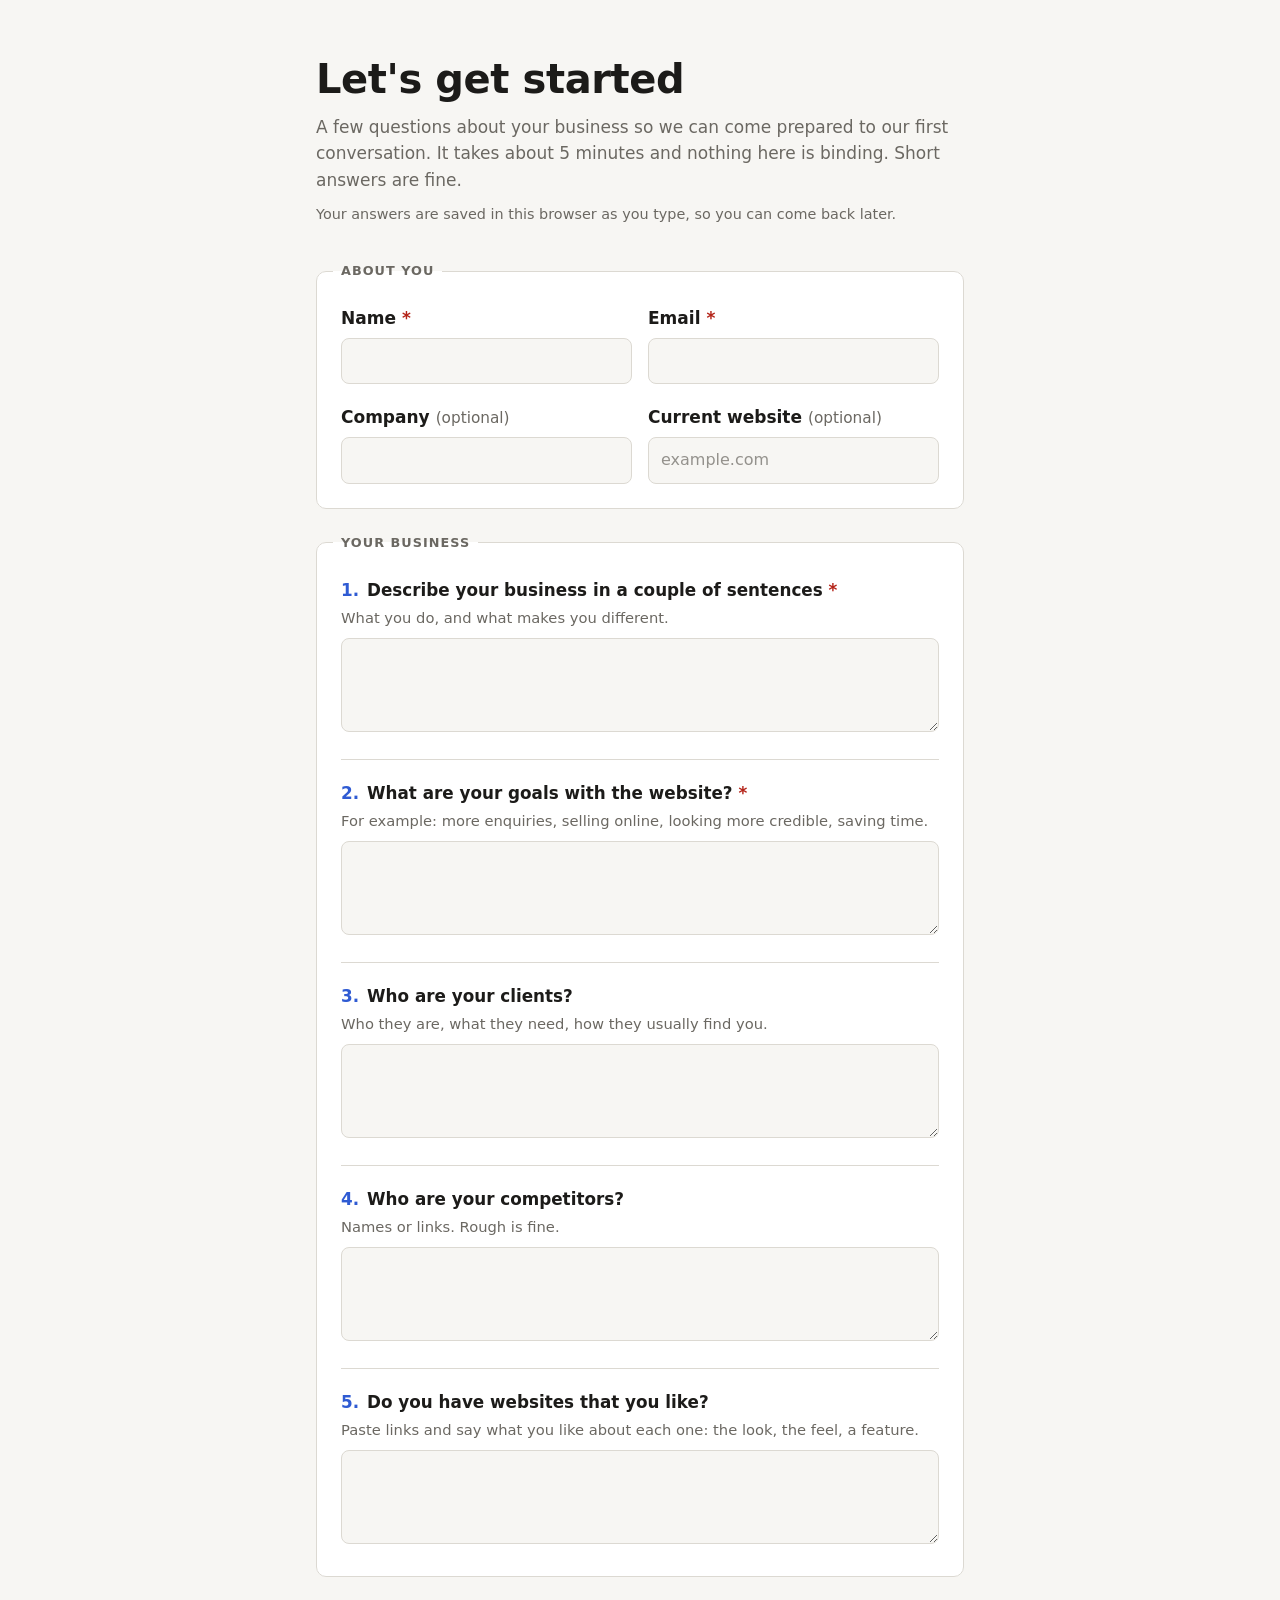
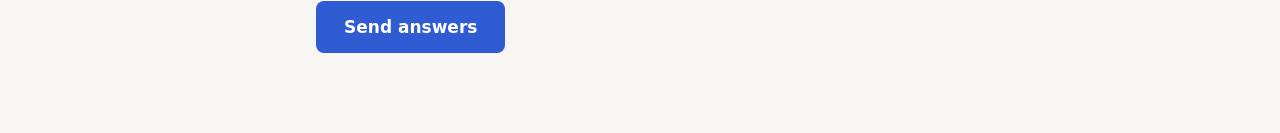
==== index.html @ 5a87388c "Initial first-contact questionnaire Co-Authored-By: Claude Opus 5.5 <noreply@anthropic.com>" ====
<!doctype html>
<html lang="en">
<head>
  <meta charset="utf-8">
  <meta name="viewport" content="width=device-width, initial-scale=1">
  <title>Let's Get Started</title>
  <meta name="description" content="A few questions about your business so we can start the conversation.">
  <link rel="stylesheet" href="styles.css">
</head>
<body>
  <main class="page">
    <header class="intro">
      <h1>Let's get started</h1>
      <p>A few questions about your business so we can come prepared to our first conversation.
        It takes about 5 minutes and nothing here is binding. Short answers are fine.</p>
      <p class="note">Your answers are saved in this browser as you type, so you can come back later.</p>
    </header>

    <form id="contact-form" class="form" name="first-contact" method="POST" action="/thanks.html"
          data-netlify="true" netlify-honeypot="bot-field" novalidate>
      <input type="hidden" name="form-name" value="first-contact">
      <p class="hp" aria-hidden="true">
        <label>Don't fill this out: <input name="bot-field" tabindex="-1" autocomplete="off"></label>
      </p>

      <!-- ===== Contact details ===== -->
      <fieldset class="section">
        <legend>About you</legend>

        <div class="grid">
          <div class="field">
            <label for="name">Name <span class="req" aria-hidden="true">*</span></label>
            <input id="name" name="name" type="text" autocomplete="name" required>
            <p class="error" id="name-error" aria-live="polite"></p>
          </div>

          <div class="field">
            <label for="email">Email <span class="req" aria-hidden="true">*</span></label>
            <input id="email" name="email" type="email" autocomplete="email" required>
            <p class="error" id="email-error" aria-live="polite"></p>
          </div>

          <div class="field">
            <label for="company">Company <span class="opt">(optional)</span></label>
            <input id="company" name="company" type="text" autocomplete="organization">
          </div>

          <div class="field">
            <label for="current-website">Current website <span class="opt">(optional)</span></label>
            <input id="current-website" name="current-website" type="text" inputmode="url" placeholder="example.com">
          </div>
        </div>
      </fieldset>

      <!-- ===== Questions =====
           To add a question: copy one <div class="field question"> block,
           give it a unique id / name, and update the label and hint. -->
      <fieldset class="section">
        <legend>Your business</legend>

        <div class="field question">
          <label for="business">Describe your business in a couple of sentences <span class="req" aria-hidden="true">*</span></label>
          <p class="hint" id="business-hint">What you do, and what makes you different.</p>
          <textarea id="business" name="business" rows="3" required aria-describedby="business-hint business-error"></textarea>
          <p class="error" id="business-error" aria-live="polite"></p>
        </div>

        <div class="field question">
          <label for="goals">What are your goals with the website? <span class="req" aria-hidden="true">*</span></label>
          <p class="hint" id="goals-hint">For example: more enquiries, selling online, looking more credible, saving time.</p>
          <textarea id="goals" name="goals" rows="3" required aria-describedby="goals-hint goals-error"></textarea>
          <p class="error" id="goals-error" aria-live="polite"></p>
        </div>

        <div class="field question">
          <label for="clients">Who are your clients?</label>
          <p class="hint" id="clients-hint">Who they are, what they need, how they usually find you.</p>
          <textarea id="clients" name="clients" rows="3" aria-describedby="clients-hint"></textarea>
        </div>

        <div class="field question">
          <label for="competitors">Who are your competitors?</label>
          <p class="hint" id="competitors-hint">Names or links. Rough is fine.</p>
          <textarea id="competitors" name="competitors" rows="3" aria-describedby="competitors-hint"></textarea>
        </div>

        <div class="field question">
          <label for="liked-websites">Do you have websites that you like?</label>
          <p class="hint" id="liked-websites-hint">Paste links and say what you like about each one: the look, the feel, a feature.</p>
          <textarea id="liked-websites" name="liked-websites" rows="3" aria-describedby="liked-websites-hint"></textarea>
        </div>
      </fieldset>

      <div class="actions">
        <button type="submit" class="submit">Send answers</button>
        <p class="form-status" id="form-status" role="status" aria-live="polite"></p>
      </div>
    </form>

    <section id="success" class="success" hidden tabindex="-1">
      <h2>Thank you!</h2>
      <p>Your answers are on their way. I'll read them and get back to you soon.</p>
    </section>
  </main>

  <script src="script.js" defer></script>
</body>
</html>
---- styles.css ----
:root {
  --bg: #f7f6f3;
  --surface: #ffffff;
  --text: #1c1b19;
  --muted: #6b6862;
  --border: #dcd9d2;
  --accent: #2f5bd3;
  --accent-text: #ffffff;
  --error: #b42318;
  --focus: rgba(47, 91, 211, 0.35);
  --radius: 10px;
  color-scheme: light dark;
}

@media (prefers-color-scheme: dark) {
  :root {
    --bg: #161615;
    --surface: #1f1f1d;
    --text: #ecebe8;
    --muted: #a19e97;
    --border: #3a3936;
    --accent: #7c9cff;
    --accent-text: #0f1424;
    --error: #ff8a80;
    --focus: rgba(124, 156, 255, 0.4);
  }
}

*, *::before, *::after { box-sizing: border-box; }

body {
  margin: 0;
  background: var(--bg);
  color: var(--text);
  font: 17px/1.55 system-ui, -apple-system, "Segoe UI", Roboto, sans-serif;
  -webkit-font-smoothing: antialiased;
}

.page {
  max-width: 680px;
  margin: 0 auto;
  padding: 56px 16px 80px;
}

/* ---------- Intro ---------- */
.intro h1 {
  font-size: clamp(1.9rem, 5vw, 2.5rem);
  line-height: 1.15;
  margin: 0 0 12px;
  letter-spacing: -0.01em;
}
.intro p { margin: 0 0 10px; color: var(--muted); }
.intro .note { font-size: 0.9rem; }

/* ---------- Sections ---------- */
.form { margin-top: 36px; }

.section {
  border: 1px solid var(--border);
  background: var(--surface);
  border-radius: var(--radius);
  padding: 24px;
  margin: 0 0 24px;
  min-width: 0;
}
.section legend {
  font-size: 0.8rem;
  font-weight: 600;
  text-transform: uppercase;
  letter-spacing: 0.08em;
  color: var(--muted);
  padding: 0 8px;
  margin-left: -8px;
}

.grid {
  display: grid;
  grid-template-columns: 1fr 1fr;
  gap: 0 16px;
}
@media (max-width: 560px) {
  .grid { grid-template-columns: 1fr; }
  .section { padding: 20px 16px; }
}

/* ---------- Fields ---------- */
.field { margin-bottom: 20px; }
.field:last-child { margin-bottom: 0; }
.grid .field:nth-last-child(-n + 2) { margin-bottom: 0; }
@media (max-width: 560px) {
  .grid .field:nth-last-child(2) { margin-bottom: 20px; }
}

.section { counter-reset: q; }
.question { counter-increment: q; }
.question + .question {
  padding-top: 20px;
  border-top: 1px solid var(--border);
}

label {
  display: block;
  font-weight: 600;
  margin-bottom: 6px;
}
.question > label { font-size: 1.05rem; }
.question > label::before {
  content: counter(q) ".";
  color: var(--accent);
  margin-right: 8px;
}

.req { color: var(--error); }
.opt { font-weight: 400; color: var(--muted); font-size: 0.9em; }

.hint {
  margin: -2px 0 8px;
  color: var(--muted);
  font-size: 0.92rem;
}

input, textarea {
  width: 100%;
  font: inherit;
  font-size: 16px; /* no iOS zoom */
  color: var(--text);
  background: var(--bg);
  border: 1px solid var(--border);
  border-radius: 8px;
  padding: 10px 12px;
  transition: border-color 0.15s, box-shadow 0.15s;
}
textarea {
  resize: vertical;
  min-height: 84px;
  line-height: 1.5;
  overflow: hidden;
}
input::placeholder, textarea::placeholder { color: var(--muted); opacity: 0.7; }

input:focus, textarea:focus {
  outline: none;
  border-color: var(--accent);
  box-shadow: 0 0 0 3px var(--focus);
}

[aria-invalid="true"] { border-color: var(--error); }

.error {
  margin: 6px 0 0;
  color: var(--error);
  font-size: 0.9rem;
  min-height: 0;
}
.error:empty { display: none; }

/* Honeypot: hidden from people, visible to bots */
.hp {
  position: absolute;
  left: -9999px;
  width: 1px;
  height: 1px;
  overflow: hidden;
}

/* ---------- Actions ---------- */
.actions {
  display: flex;
  align-items: center;
  gap: 16px;
  flex-wrap: wrap;
}
.submit {
  font: inherit;
  font-weight: 600;
  background: var(--accent);
  color: var(--accent-text);
  border: 0;
  border-radius: 8px;
  padding: 13px 28px;
  cursor: pointer;
  transition: filter 0.15s, transform 0.05s;
}
.submit:hover { filter: brightness(1.08); }
.submit:active { transform: translateY(1px); }
.submit:focus-visible { outline: none; box-shadow: 0 0 0 3px var(--focus); }
.submit:disabled { opacity: 0.6; cursor: progress; }
@media (max-width: 560px) { .submit { width: 100%; } }

.form-status { margin: 0; color: var(--muted); font-size: 0.95rem; }
.form-status.is-error { color: var(--error); }

/* ---------- Success ---------- */
.success {
  margin-top: 36px;
  background: var(--surface);
  border: 1px solid var(--border);
  border-radius: var(--radius);
  padding: 32px 24px;
  text-align: center;
}
.success:focus { outline: none; }
.success h2 { margin: 0 0 8px; font-size: 1.6rem; }
.success p { margin: 0 0 8px; color: var(--muted); }
.success a { color: var(--accent); }
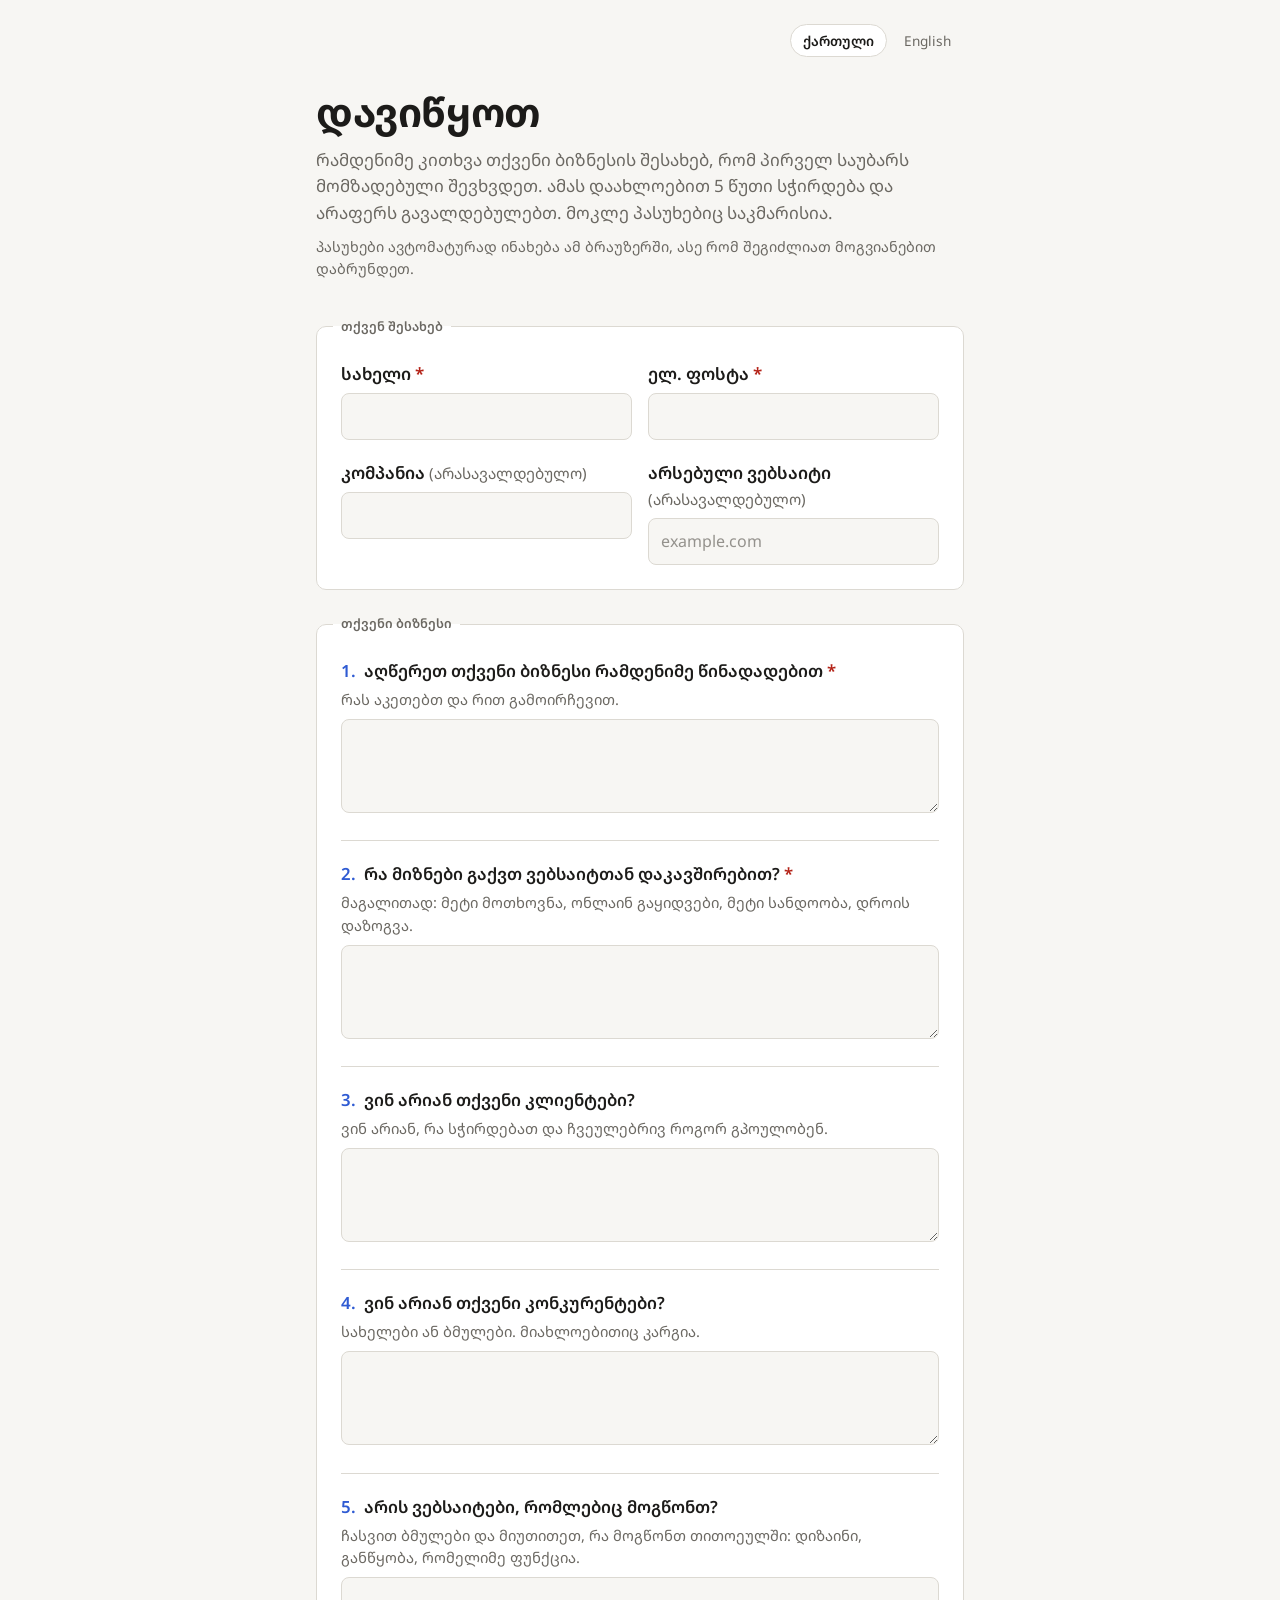
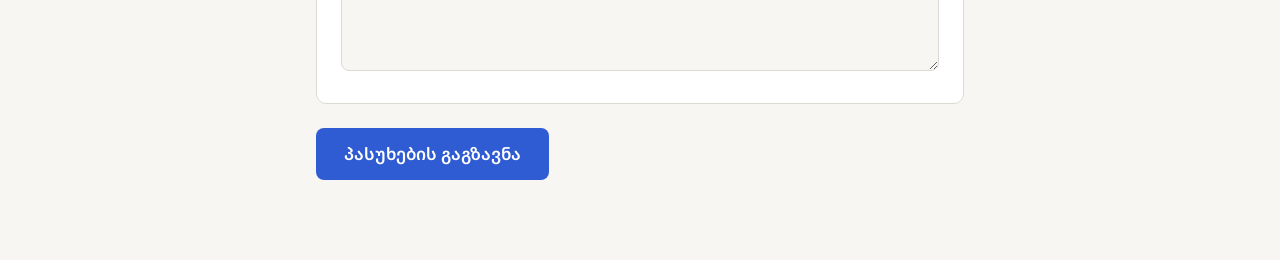
==== commit 9e1a8cb5: "Make questionnaire bilingual: Georgian (default) and English Co-Authored-By: Claude Opus 5.5 <norepl" ====
--- a/index.html
+++ b/index.html
@@ -1,52 +1,76 @@
 <!doctype html>
-<html lang="en">
+<html lang="ka">
 <head>
   <meta charset="utf-8">
   <meta name="viewport" content="width=device-width, initial-scale=1">
-  <title>Let's Get Started</title>
-  <meta name="description" content="A few questions about your business so we can start the conversation.">
+  <title>დავიწყოთ</title>
+  <meta name="description" content="რამდენიმე კითხვა თქვენი ბიზნესის შესახებ / A few questions about your business.">
+  <!-- Pick the language before first paint: ?lang=en in the URL, then the saved choice, else Georgian -->
+  <script>
+    (function () {
+      var lang = new URLSearchParams(location.search).get('lang');
+      if (lang !== 'ka' && lang !== 'en') {
+        try { lang = localStorage.getItem('first-contact-lang'); } catch (e) {}
+      }
+      if (lang === 'en') document.documentElement.lang = 'en';
+    })();
+  </script>
+  <link rel="preconnect" href="https://fonts.googleapis.com">
+  <link rel="preconnect" href="https://fonts.gstatic.com" crossorigin>
+  <link rel="stylesheet" href="https://fonts.googleapis.com/css2?family=Noto+Sans+Georgian:wght@400;600;700&display=swap">
   <link rel="stylesheet" href="styles.css">
 </head>
 <body>
   <main class="page">
+    <nav class="lang-switch" aria-label="Language / ენა">
+      <button type="button" data-set-lang="ka" lang="ka">ქართული</button>
+      <button type="button" data-set-lang="en" lang="en">English</button>
+    </nav>
+
     <header class="intro">
-      <h1>Let's get started</h1>
-      <p>A few questions about your business so we can come prepared to our first conversation.
-        It takes about 5 minutes and nothing here is binding. Short answers are fine.</p>
-      <p class="note">Your answers are saved in this browser as you type, so you can come back later.</p>
+      <h1><span lang="ka">დავიწყოთ</span><span lang="en">Let's get started</span></h1>
+      <p>
+        <span lang="ka">რამდენიმე კითხვა თქვენი ბიზნესის შესახებ, რომ პირველ საუბარს მომზადებული შევხვდეთ. ამას დაახლოებით 5 წუთი სჭირდება და არაფერს გავალდებულებთ. მოკლე პასუხებიც საკმარისია.</span>
+        <span lang="en">A few questions about your business so we can come prepared to our first conversation. It takes about 5 minutes and nothing here is binding. Short answers are fine.</span>
+      </p>
+      <p class="note">
+        <span lang="ka">პასუხები ავტომატურად ინახება ამ ბრაუზერში, ასე რომ შეგიძლიათ მოგვიანებით დაბრუნდეთ.</span>
+        <span lang="en">Your answers are saved in this browser as you type, so you can come back later.</span>
+      </p>
     </header>
 
     <form id="contact-form" class="form" name="first-contact" method="POST" action="/thanks.html"
           data-netlify="true" netlify-honeypot="bot-field" novalidate>
       <input type="hidden" name="form-name" value="first-contact">
+      <input type="hidden" name="language" id="language-field" value="ka">
       <p class="hp" aria-hidden="true">
         <label>Don't fill this out: <input name="bot-field" tabindex="-1" autocomplete="off"></label>
       </p>
 
       <!-- ===== Contact details ===== -->
       <fieldset class="section">
-        <legend>About you</legend>
+        <legend><span lang="ka">თქვენ შესახებ</span><span lang="en">About you</span></legend>
 
         <div class="grid">
           <div class="field">
-            <label for="name">Name <span class="req" aria-hidden="true">*</span></label>
+            <label for="name"><span lang="ka">სახელი</span><span lang="en">Name</span> <span class="req" aria-hidden="true">*</span></label>
             <input id="name" name="name" type="text" autocomplete="name" required>
             <p class="error" id="name-error" aria-live="polite"></p>
           </div>
 
           <div class="field">
-            <label for="email">Email <span class="req" aria-hidden="true">*</span></label>
+            <label for="email"><span lang="ka">ელ. ფოსტა</span><span lang="en">Email</span> <span class="req" aria-hidden="true">*</span></label>
             <input id="email" name="email" type="email" autocomplete="email" required>
             <p class="error" id="email-error" aria-live="polite"></p>
           </div>
 
           <div class="field">
-            <label for="company">Company <span class="opt">(optional)</span></label>
+            <label for="company"><span lang="ka">კომპანია</span><span lang="en">Company</span> <span class="opt"><span lang="ka">(არასავალდებულო)</span><span lang="en">(optional)</span></span></label>
             <input id="company" name="company" type="text" autocomplete="organization">
           </div>
 
           <div class="field">
-            <label for="current-website">Current website <span class="opt">(optional)</span></label>
+            <label for="current-website"><span lang="ka">არსებული ვებსაიტი</span><span lang="en">Current website</span> <span class="opt"><span lang="ka">(არასავალდებულო)</span><span lang="en">(optional)</span></span></label>
             <input id="current-website" name="current-website" type="text" inputmode="url" placeholder="example.com">
           </div>
         </div>
@@ -54,52 +78,56 @@
 
       <!-- ===== Questions =====
            To add a question: copy one <div class="field question"> block,
-           give it a unique id / name, and update the label and hint. -->
+           give it a unique id / name, and write the label and hint in both
+           <span lang="ka"> and <span lang="en">. -->
       <fieldset class="section">
-        <legend>Your business</legend>
+        <legend><span lang="ka">თქვენი ბიზნესი</span><span lang="en">Your business</span></legend>
 
         <div class="field question">
-          <label for="business">Describe your business in a couple of sentences <span class="req" aria-hidden="true">*</span></label>
-          <p class="hint" id="business-hint">What you do, and what makes you different.</p>
+          <label for="business"><span lang="ka">აღწერეთ თქვენი ბიზნესი რამდენიმე წინადადებით</span><span lang="en">Describe your business in a couple of sentences</span> <span class="req" aria-hidden="true">*</span></label>
+          <p class="hint" id="business-hint"><span lang="ka">რას აკეთებთ და რით გამოირჩევით.</span><span lang="en">What you do, and what makes you different.</span></p>
           <textarea id="business" name="business" rows="3" required aria-describedby="business-hint business-error"></textarea>
           <p class="error" id="business-error" aria-live="polite"></p>
         </div>
 
         <div class="field question">
-          <label for="goals">What are your goals with the website? <span class="req" aria-hidden="true">*</span></label>
-          <p class="hint" id="goals-hint">For example: more enquiries, selling online, looking more credible, saving time.</p>
+          <label for="goals"><span lang="ka">რა მიზნები გაქვთ ვებსაიტთან დაკავშირებით?</span><span lang="en">What are your goals with the website?</span> <span class="req" aria-hidden="true">*</span></label>
+          <p class="hint" id="goals-hint"><span lang="ka">მაგალითად: მეტი მოთხოვნა, ონლაინ გაყიდვები, მეტი სანდოობა, დროის დაზოგვა.</span><span lang="en">For example: more enquiries, selling online, looking more credible, saving time.</span></p>
           <textarea id="goals" name="goals" rows="3" required aria-describedby="goals-hint goals-error"></textarea>
           <p class="error" id="goals-error" aria-live="polite"></p>
         </div>
 
         <div class="field question">
-          <label for="clients">Who are your clients?</label>
-          <p class="hint" id="clients-hint">Who they are, what they need, how they usually find you.</p>
+          <label for="clients"><span lang="ka">ვინ არიან თქვენი კლიენტები?</span><span lang="en">Who are your clients?</span></label>
+          <p class="hint" id="clients-hint"><span lang="ka">ვინ არიან, რა სჭირდებათ და ჩვეულებრივ როგორ გპოულობენ.</span><span lang="en">Who they are, what they need, how they usually find you.</span></p>
           <textarea id="clients" name="clients" rows="3" aria-describedby="clients-hint"></textarea>
         </div>
 
         <div class="field question">
-          <label for="competitors">Who are your competitors?</label>
-          <p class="hint" id="competitors-hint">Names or links. Rough is fine.</p>
+          <label for="competitors"><span lang="ka">ვინ არიან თქვენი კონკურენტები?</span><span lang="en">Who are your competitors?</span></label>
+          <p class="hint" id="competitors-hint"><span lang="ka">სახელები ან ბმულები. მიახლოებითიც კარგია.</span><span lang="en">Names or links. Rough is fine.</span></p>
           <textarea id="competitors" name="competitors" rows="3" aria-describedby="competitors-hint"></textarea>
         </div>
 
         <div class="field question">
-          <label for="liked-websites">Do you have websites that you like?</label>
-          <p class="hint" id="liked-websites-hint">Paste links and say what you like about each one: the look, the feel, a feature.</p>
+          <label for="liked-websites"><span lang="ka">არის ვებსაიტები, რომლებიც მოგწონთ?</span><span lang="en">Do you have websites that you like?</span></label>
+          <p class="hint" id="liked-websites-hint"><span lang="ka">ჩასვით ბმულები და მიუთითეთ, რა მოგწონთ თითოეულში: დიზაინი, განწყობა, რომელიმე ფუნქცია.</span><span lang="en">Paste links and say what you like about each one: the look, the feel, a feature.</span></p>
           <textarea id="liked-websites" name="liked-websites" rows="3" aria-describedby="liked-websites-hint"></textarea>
         </div>
       </fieldset>
 
       <div class="actions">
-        <button type="submit" class="submit">Send answers</button>
+        <button type="submit" class="submit"><span lang="ka">პასუხების გაგზავნა</span><span lang="en">Send answers</span></button>
         <p class="form-status" id="form-status" role="status" aria-live="polite"></p>
       </div>
     </form>
 
     <section id="success" class="success" hidden tabindex="-1">
-      <h2>Thank you!</h2>
-      <p>Your answers are on their way. I'll read them and get back to you soon.</p>
+      <h2><span lang="ka">გმადლობთ!</span><span lang="en">Thank you!</span></h2>
+      <p>
+        <span lang="ka">თქვენი პასუხები გაიგზავნა. გავეცნობი და მალე დაგიკავშირდებით.</span>
+        <span lang="en">Your answers are on their way. I'll read them and get back to you soon.</span>
+      </p>
     </section>
   </main>
 
--- a/styles.css
+++ b/styles.css
@@ -32,15 +32,48 @@
   margin: 0;
   background: var(--bg);
   color: var(--text);
-  font: 17px/1.55 system-ui, -apple-system, "Segoe UI", Roboto, sans-serif;
+  font: 17px/1.55 "Noto Sans Georgian", system-ui, -apple-system, "Segoe UI", Roboto, sans-serif;
   -webkit-font-smoothing: antialiased;
 }
 
 .page {
   max-width: 680px;
   margin: 0 auto;
-  padding: 56px 16px 80px;
-}
+  padding: 24px 16px 80px;
+}
+
+/* ---------- Languages ----------
+   Every text exists twice: <span lang="ka"> and <span lang="en">.
+   The <html lang> attribute decides which one is shown. */
+html[lang="ka"] [lang="en"]:not([data-set-lang]):not(.show-all-langs *),
+html[lang="en"] [lang="ka"]:not([data-set-lang]):not(.show-all-langs *) {
+  display: none;
+}
+
+.lang-switch {
+  display: flex;
+  justify-content: flex-end;
+  gap: 4px;
+  margin-bottom: 32px;
+}
+.lang-switch button {
+  font: inherit;
+  font-size: 0.85rem;
+  color: var(--muted);
+  background: transparent;
+  border: 1px solid transparent;
+  border-radius: 999px;
+  padding: 5px 12px;
+  cursor: pointer;
+}
+.lang-switch button:hover { color: var(--text); }
+.lang-switch button[aria-pressed="true"] {
+  color: var(--text);
+  border-color: var(--border);
+  background: var(--surface);
+  font-weight: 600;
+}
+.lang-switch button:focus-visible { outline: none; box-shadow: 0 0 0 3px var(--focus); }
 
 /* ---------- Intro ---------- */
 .intro h1 {
@@ -66,11 +99,14 @@
 .section legend {
   font-size: 0.8rem;
   font-weight: 600;
-  text-transform: uppercase;
-  letter-spacing: 0.08em;
   color: var(--muted);
   padding: 0 8px;
   margin-left: -8px;
+}
+
+html[lang="en"] .section legend {
+  text-transform: uppercase;
+  letter-spacing: 0.08em;
 }
 
 .grid {
@@ -79,7 +115,12 @@
   gap: 0 16px;
 }
 @media (max-width: 560px) {
-  .grid { grid-template-columns: 1fr; }
+  html[lang="en"] .section legend {
+  text-transform: uppercase;
+  letter-spacing: 0.08em;
+}
+
+.grid { grid-template-columns: 1fr; }
   .section { padding: 20px 16px; }
 }
 
@@ -202,4 +243,5 @@
 .success:focus { outline: none; }
 .success h2 { margin: 0 0 8px; font-size: 1.6rem; }
 .success p { margin: 0 0 8px; color: var(--muted); }
+.success hr { border: 0; border-top: 1px solid var(--border); margin: 24px auto; max-width: 120px; }
 .success a { color: var(--accent); }
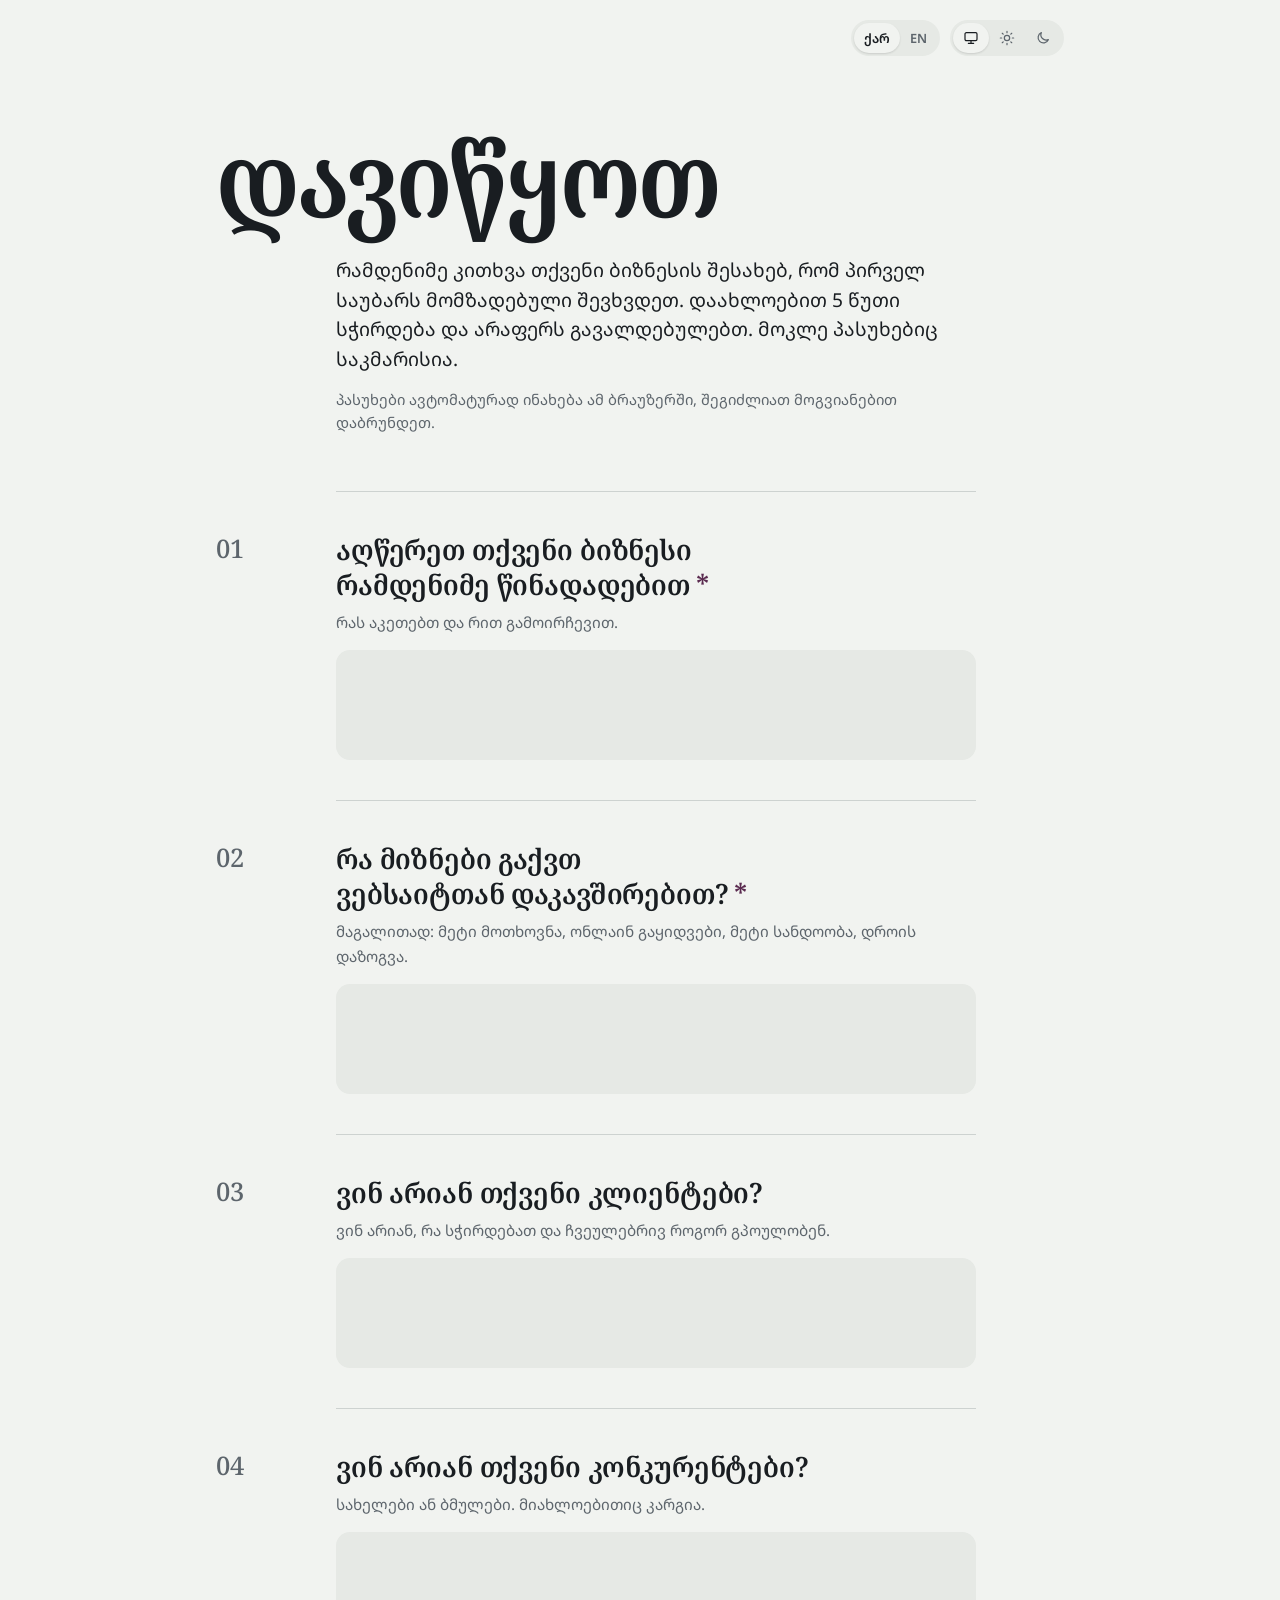
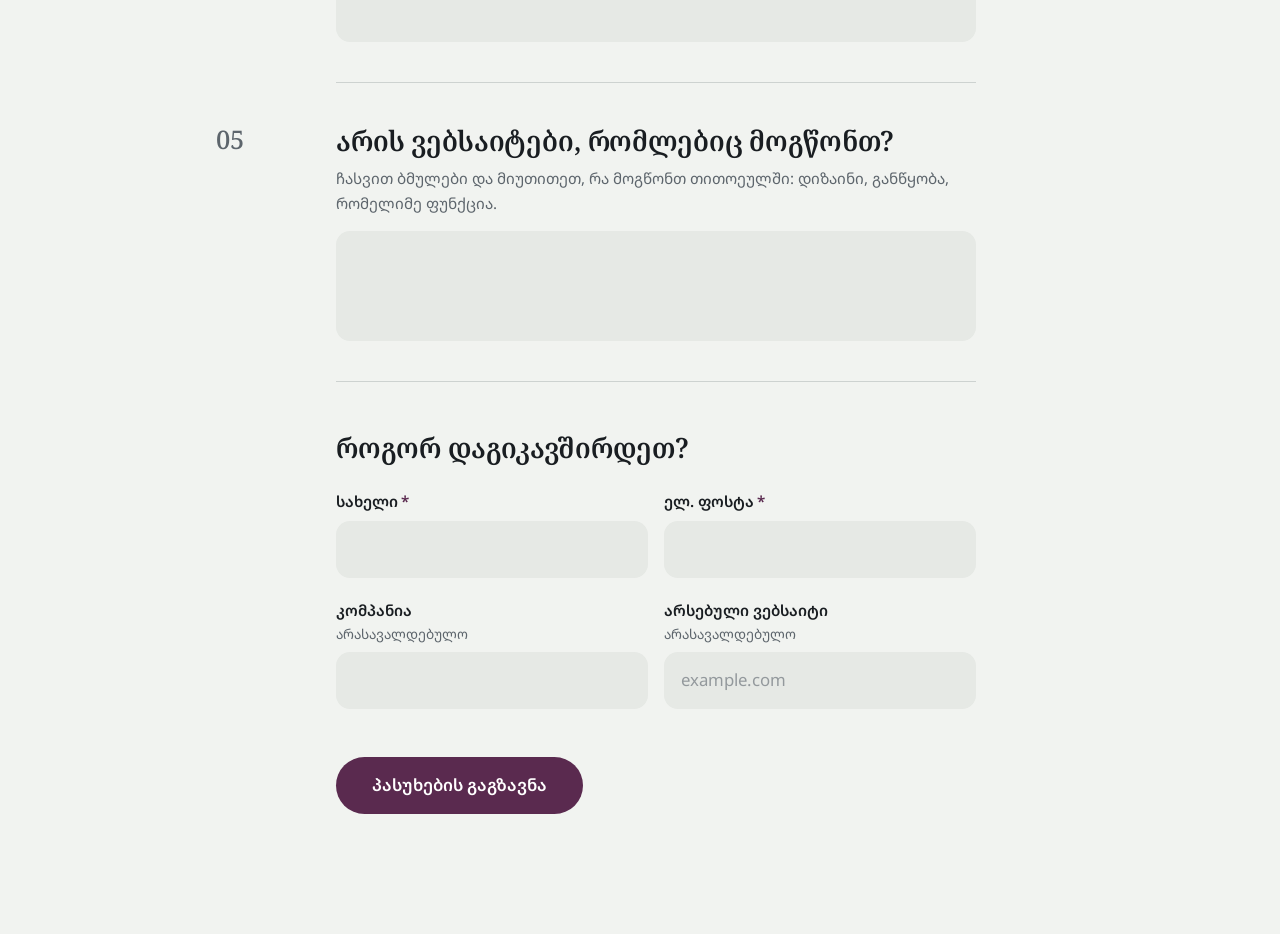
==== commit 7462404e: "Redesign: editorial question layout, theme switch, progress bar Co-Authored-By: Claude Opus 5.5 <nor" ====
--- a/index.html
+++ b/index.html
@@ -5,36 +5,55 @@
   <meta name="viewport" content="width=device-width, initial-scale=1">
   <title>დავიწყოთ</title>
   <meta name="description" content="რამდენიმე კითხვა თქვენი ბიზნესის შესახებ / A few questions about your business.">
-  <!-- Pick the language before first paint: ?lang=en in the URL, then the saved choice, else Georgian -->
+  <!-- Before first paint: pick language (?lang=en, then saved choice, else Georgian)
+       and theme (saved choice, else follow the system) -->
   <script>
     (function () {
-      var lang = new URLSearchParams(location.search).get('lang');
-      if (lang !== 'ka' && lang !== 'en') {
-        try { lang = localStorage.getItem('first-contact-lang'); } catch (e) {}
-      }
-      if (lang === 'en') document.documentElement.lang = 'en';
+      var root = document.documentElement, lang, theme;
+      lang = new URLSearchParams(location.search).get('lang');
+      try {
+        if (lang !== 'ka' && lang !== 'en') lang = localStorage.getItem('first-contact-lang');
+        theme = localStorage.getItem('first-contact-theme');
+      } catch (e) {}
+      if (lang === 'en') root.lang = 'en';
+      if (theme === 'light' || theme === 'dark') root.setAttribute('data-theme', theme);
     })();
   </script>
   <link rel="preconnect" href="https://fonts.googleapis.com">
   <link rel="preconnect" href="https://fonts.gstatic.com" crossorigin>
-  <link rel="stylesheet" href="https://fonts.googleapis.com/css2?family=Noto+Sans+Georgian:wght@400;600;700&display=swap">
+  <link rel="stylesheet" href="https://fonts.googleapis.com/css2?family=Noto+Sans+Georgian:wght@400..700&family=Noto+Serif+Georgian:wdth,wght@62.5..100,400..700&display=swap">
   <link rel="stylesheet" href="styles.css">
 </head>
 <body>
+  <div class="progress" aria-hidden="true"><div class="progress-fill" id="progress-fill"></div></div>
+
+  <header class="topbar">
+    <div class="switch" role="group" aria-label="ენა / Language">
+      <button type="button" data-set-lang="ka" lang="ka">ქარ</button>
+      <button type="button" data-set-lang="en" lang="en">EN</button>
+    </div>
+    <div class="switch" role="group" id="theme-switch" aria-label="თემა / Theme">
+      <button type="button" data-set-theme="system" aria-label="სისტემური">
+        <svg viewBox="0 0 24 24" aria-hidden="true"><rect x="3" y="4" width="18" height="12" rx="2"/><path d="M8 20h8M12 16v4"/></svg>
+      </button>
+      <button type="button" data-set-theme="light" aria-label="ნათელი">
+        <svg viewBox="0 0 24 24" aria-hidden="true"><circle cx="12" cy="12" r="4"/><path d="M12 2v2M12 20v2M4.9 4.9l1.4 1.4M17.7 17.7l1.4 1.4M2 12h2M20 12h2M4.9 19.1l1.4-1.4M17.7 6.3l1.4-1.4"/></svg>
+      </button>
+      <button type="button" data-set-theme="dark" aria-label="მუქი">
+        <svg viewBox="0 0 24 24" aria-hidden="true"><path d="M20 14.5A8 8 0 0 1 9.5 4a8 8 0 1 0 10.5 10.5z"/></svg>
+      </button>
+    </div>
+  </header>
+
   <main class="page">
-    <nav class="lang-switch" aria-label="Language / ენა">
-      <button type="button" data-set-lang="ka" lang="ka">ქართული</button>
-      <button type="button" data-set-lang="en" lang="en">English</button>
-    </nav>
-
     <header class="intro">
       <h1><span lang="ka">დავიწყოთ</span><span lang="en">Let's get started</span></h1>
-      <p>
-        <span lang="ka">რამდენიმე კითხვა თქვენი ბიზნესის შესახებ, რომ პირველ საუბარს მომზადებული შევხვდეთ. ამას დაახლოებით 5 წუთი სჭირდება და არაფერს გავალდებულებთ. მოკლე პასუხებიც საკმარისია.</span>
+      <p class="lede">
+        <span lang="ka">რამდენიმე კითხვა თქვენი ბიზნესის შესახებ, რომ პირველ საუბარს მომზადებული შევხვდეთ. დაახლოებით 5 წუთი სჭირდება და არაფერს გავალდებულებთ. მოკლე პასუხებიც საკმარისია.</span>
         <span lang="en">A few questions about your business so we can come prepared to our first conversation. It takes about 5 minutes and nothing here is binding. Short answers are fine.</span>
       </p>
       <p class="note">
-        <span lang="ka">პასუხები ავტომატურად ინახება ამ ბრაუზერში, ასე რომ შეგიძლიათ მოგვიანებით დაბრუნდეთ.</span>
+        <span lang="ka">პასუხები ავტომატურად ინახება ამ ბრაუზერში, შეგიძლიათ მოგვიანებით დაბრუნდეთ.</span>
         <span lang="en">Your answers are saved in this browser as you type, so you can come back later.</span>
       </p>
     </header>
@@ -47,74 +66,72 @@
         <label>Don't fill this out: <input name="bot-field" tabindex="-1" autocomplete="off"></label>
       </p>
 
+      <!-- ===== Questions =====
+           To add a question: copy one <div class="question"> block,
+           give it a unique id / name, and write the label and hint in both
+           <span lang="ka"> and <span lang="en">. Numbering is automatic. -->
+      <ol class="questions">
+        <li class="question">
+          <label for="business"><span lang="ka">აღწერეთ თქვენი ბიზნესი რამდენიმე წინადადებით</span><span lang="en">Describe your business in a couple of sentences</span><span class="req" aria-hidden="true">*</span></label>
+          <p class="hint" id="business-hint"><span lang="ka">რას აკეთებთ და რით გამოირჩევით.</span><span lang="en">What you do, and what makes you different.</span></p>
+          <textarea id="business" name="business" rows="3" required aria-describedby="business-hint business-error"></textarea>
+          <p class="error" id="business-error" aria-live="polite"></p>
+        </li>
+
+        <li class="question">
+          <label for="goals"><span lang="ka">რა მიზნები გაქვთ ვებსაიტთან დაკავშირებით?</span><span lang="en">What are your goals with the website?</span><span class="req" aria-hidden="true">*</span></label>
+          <p class="hint" id="goals-hint"><span lang="ka">მაგალითად: მეტი მოთხოვნა, ონლაინ გაყიდვები, მეტი სანდოობა, დროის დაზოგვა.</span><span lang="en">For example: more enquiries, selling online, looking more credible, saving time.</span></p>
+          <textarea id="goals" name="goals" rows="3" required aria-describedby="goals-hint goals-error"></textarea>
+          <p class="error" id="goals-error" aria-live="polite"></p>
+        </li>
+
+        <li class="question">
+          <label for="clients"><span lang="ka">ვინ არიან თქვენი კლიენტები?</span><span lang="en">Who are your clients?</span></label>
+          <p class="hint" id="clients-hint"><span lang="ka">ვინ არიან, რა სჭირდებათ და ჩვეულებრივ როგორ გპოულობენ.</span><span lang="en">Who they are, what they need, how they usually find you.</span></p>
+          <textarea id="clients" name="clients" rows="3" aria-describedby="clients-hint"></textarea>
+        </li>
+
+        <li class="question">
+          <label for="competitors"><span lang="ka">ვინ არიან თქვენი კონკურენტები?</span><span lang="en">Who are your competitors?</span></label>
+          <p class="hint" id="competitors-hint"><span lang="ka">სახელები ან ბმულები. მიახლოებითიც კარგია.</span><span lang="en">Names or links. Rough is fine.</span></p>
+          <textarea id="competitors" name="competitors" rows="3" aria-describedby="competitors-hint"></textarea>
+        </li>
+
+        <li class="question">
+          <label for="liked-websites"><span lang="ka">არის ვებსაიტები, რომლებიც მოგწონთ?</span><span lang="en">Do you have websites that you like?</span></label>
+          <p class="hint" id="liked-websites-hint"><span lang="ka">ჩასვით ბმულები და მიუთითეთ, რა მოგწონთ თითოეულში: დიზაინი, განწყობა, რომელიმე ფუნქცია.</span><span lang="en">Paste links and say what you like about each one: the look, the feel, a feature.</span></p>
+          <textarea id="liked-websites" name="liked-websites" rows="3" aria-describedby="liked-websites-hint"></textarea>
+        </li>
+      </ol>
+
       <!-- ===== Contact details ===== -->
-      <fieldset class="section">
-        <legend><span lang="ka">თქვენ შესახებ</span><span lang="en">About you</span></legend>
+      <section class="contact" aria-labelledby="contact-title">
+        <h2 id="contact-title"><span lang="ka">როგორ დაგიკავშირდეთ?</span><span lang="en">How can we reach you?</span></h2>
 
         <div class="grid">
           <div class="field">
-            <label for="name"><span lang="ka">სახელი</span><span lang="en">Name</span> <span class="req" aria-hidden="true">*</span></label>
-            <input id="name" name="name" type="text" autocomplete="name" required>
+            <label for="name"><span lang="ka">სახელი</span><span lang="en">Name</span><span class="req" aria-hidden="true">*</span></label>
+            <input id="name" name="name" type="text" autocomplete="name" required aria-describedby="name-error">
             <p class="error" id="name-error" aria-live="polite"></p>
           </div>
 
           <div class="field">
-            <label for="email"><span lang="ka">ელ. ფოსტა</span><span lang="en">Email</span> <span class="req" aria-hidden="true">*</span></label>
-            <input id="email" name="email" type="email" autocomplete="email" required>
+            <label for="email"><span lang="ka">ელ. ფოსტა</span><span lang="en">Email</span><span class="req" aria-hidden="true">*</span></label>
+            <input id="email" name="email" type="email" autocomplete="email" required aria-describedby="email-error">
             <p class="error" id="email-error" aria-live="polite"></p>
           </div>
 
           <div class="field">
-            <label for="company"><span lang="ka">კომპანია</span><span lang="en">Company</span> <span class="opt"><span lang="ka">(არასავალდებულო)</span><span lang="en">(optional)</span></span></label>
+            <label for="company"><span lang="ka">კომპანია</span><span lang="en">Company</span> <span class="opt"><span lang="ka">არასავალდებულო</span><span lang="en">optional</span></span></label>
             <input id="company" name="company" type="text" autocomplete="organization">
           </div>
 
           <div class="field">
-            <label for="current-website"><span lang="ka">არსებული ვებსაიტი</span><span lang="en">Current website</span> <span class="opt"><span lang="ka">(არასავალდებულო)</span><span lang="en">(optional)</span></span></label>
+            <label for="current-website"><span lang="ka">არსებული ვებსაიტი</span><span lang="en">Current website</span> <span class="opt"><span lang="ka">არასავალდებულო</span><span lang="en">optional</span></span></label>
             <input id="current-website" name="current-website" type="text" inputmode="url" placeholder="example.com">
           </div>
         </div>
-      </fieldset>
-
-      <!-- ===== Questions =====
-           To add a question: copy one <div class="field question"> block,
-           give it a unique id / name, and write the label and hint in both
-           <span lang="ka"> and <span lang="en">. -->
-      <fieldset class="section">
-        <legend><span lang="ka">თქვენი ბიზნესი</span><span lang="en">Your business</span></legend>
-
-        <div class="field question">
-          <label for="business"><span lang="ka">აღწერეთ თქვენი ბიზნესი რამდენიმე წინადადებით</span><span lang="en">Describe your business in a couple of sentences</span> <span class="req" aria-hidden="true">*</span></label>
-          <p class="hint" id="business-hint"><span lang="ka">რას აკეთებთ და რით გამოირჩევით.</span><span lang="en">What you do, and what makes you different.</span></p>
-          <textarea id="business" name="business" rows="3" required aria-describedby="business-hint business-error"></textarea>
-          <p class="error" id="business-error" aria-live="polite"></p>
-        </div>
-
-        <div class="field question">
-          <label for="goals"><span lang="ka">რა მიზნები გაქვთ ვებსაიტთან დაკავშირებით?</span><span lang="en">What are your goals with the website?</span> <span class="req" aria-hidden="true">*</span></label>
-          <p class="hint" id="goals-hint"><span lang="ka">მაგალითად: მეტი მოთხოვნა, ონლაინ გაყიდვები, მეტი სანდოობა, დროის დაზოგვა.</span><span lang="en">For example: more enquiries, selling online, looking more credible, saving time.</span></p>
-          <textarea id="goals" name="goals" rows="3" required aria-describedby="goals-hint goals-error"></textarea>
-          <p class="error" id="goals-error" aria-live="polite"></p>
-        </div>
-
-        <div class="field question">
-          <label for="clients"><span lang="ka">ვინ არიან თქვენი კლიენტები?</span><span lang="en">Who are your clients?</span></label>
-          <p class="hint" id="clients-hint"><span lang="ka">ვინ არიან, რა სჭირდებათ და ჩვეულებრივ როგორ გპოულობენ.</span><span lang="en">Who they are, what they need, how they usually find you.</span></p>
-          <textarea id="clients" name="clients" rows="3" aria-describedby="clients-hint"></textarea>
-        </div>
-
-        <div class="field question">
-          <label for="competitors"><span lang="ka">ვინ არიან თქვენი კონკურენტები?</span><span lang="en">Who are your competitors?</span></label>
-          <p class="hint" id="competitors-hint"><span lang="ka">სახელები ან ბმულები. მიახლოებითიც კარგია.</span><span lang="en">Names or links. Rough is fine.</span></p>
-          <textarea id="competitors" name="competitors" rows="3" aria-describedby="competitors-hint"></textarea>
-        </div>
-
-        <div class="field question">
-          <label for="liked-websites"><span lang="ka">არის ვებსაიტები, რომლებიც მოგწონთ?</span><span lang="en">Do you have websites that you like?</span></label>
-          <p class="hint" id="liked-websites-hint"><span lang="ka">ჩასვით ბმულები და მიუთითეთ, რა მოგწონთ თითოეულში: დიზაინი, განწყობა, რომელიმე ფუნქცია.</span><span lang="en">Paste links and say what you like about each one: the look, the feel, a feature.</span></p>
-          <textarea id="liked-websites" name="liked-websites" rows="3" aria-describedby="liked-websites-hint"></textarea>
-        </div>
-      </fieldset>
+      </section>
 
       <div class="actions">
         <button type="submit" class="submit"><span lang="ka">პასუხების გაგზავნა</span><span lang="en">Send answers</span></button>
@@ -125,7 +142,7 @@
     <section id="success" class="success" hidden tabindex="-1">
       <h2><span lang="ka">გმადლობთ!</span><span lang="en">Thank you!</span></h2>
       <p>
-        <span lang="ka">თქვენი პასუხები გაიგზავნა. გავეცნობი და მალე დაგიკავშირდებით.</span>
+        <span lang="ka">პასუხები გაიგზავნა. გავეცნობი და მალე დაგიკავშირდებით.</span>
         <span lang="en">Your answers are on their way. I'll read them and get back to you soon.</span>
       </p>
     </section>
--- a/styles.css
+++ b/styles.css
@@ -1,46 +1,63 @@
+/* ---------- Tokens ---------- */
 :root {
-  --bg: #f7f6f3;
-  --surface: #ffffff;
-  --text: #1c1b19;
-  --muted: #6b6862;
-  --border: #dcd9d2;
-  --accent: #2f5bd3;
-  --accent-text: #ffffff;
-  --error: #b42318;
-  --focus: rgba(47, 91, 211, 0.35);
-  --radius: 10px;
-  color-scheme: light dark;
+  --paper: #f1f3f0;
+  --field: #e6e9e5;
+  --field-focus: #ffffff;
+  --ink: #191d21;
+  --muted: #5d656c;
+  --rule: #cdd2d0;
+  --accent: #5a2a4f;
+  --accent-ink: #ffffff;
+  --accent-soft: rgba(90, 42, 79, 0.16);
+  --error: #a3261b;
+
+  --serif: "Noto Serif Georgian", Georgia, serif;
+  --sans: "Noto Sans Georgian", system-ui, -apple-system, "Segoe UI", Roboto, sans-serif;
+  color-scheme: light;
 }
 
 @media (prefers-color-scheme: dark) {
-  :root {
-    --bg: #161615;
-    --surface: #1f1f1d;
-    --text: #ecebe8;
-    --muted: #a19e97;
-    --border: #3a3936;
-    --accent: #7c9cff;
-    --accent-text: #0f1424;
-    --error: #ff8a80;
-    --focus: rgba(124, 156, 255, 0.4);
+  :root:not([data-theme="light"]) {
+    --paper: #141618;
+    --field: #1d2023;
+    --field-focus: #22262a;
+    --ink: #e7e8e4;
+    --muted: #9aa1a6;
+    --rule: #30353a;
+    --accent: #d7a3c5;
+    --accent-ink: #1d1019;
+    --accent-soft: rgba(215, 163, 197, 0.22);
+    --error: #ff9a8f;
+    color-scheme: dark;
   }
 }
-
+:root[data-theme="dark"] {
+  --paper: #141618;
+  --field: #1d2023;
+  --field-focus: #22262a;
+  --ink: #e7e8e4;
+  --muted: #9aa1a6;
+  --rule: #30353a;
+  --accent: #d7a3c5;
+  --accent-ink: #1d1019;
+  --accent-soft: rgba(215, 163, 197, 0.22);
+  --error: #ff9a8f;
+  color-scheme: dark;
+}
+
+/* ---------- Base ---------- */
 *, *::before, *::after { box-sizing: border-box; }
 
 body {
   margin: 0;
-  background: var(--bg);
-  color: var(--text);
-  font: 17px/1.55 "Noto Sans Georgian", system-ui, -apple-system, "Segoe UI", Roboto, sans-serif;
+  background: var(--paper);
+  color: var(--ink);
+  font: 400 17px/1.6 var(--sans);
   -webkit-font-smoothing: antialiased;
-}
-
-.page {
-  max-width: 680px;
-  margin: 0 auto;
-  padding: 24px 16px 80px;
-}
+  transition: background-color 0.2s, color 0.2s;
+}
+
+::selection { background: var(--accent-soft); }
 
 /* ---------- Languages ----------
    Every text exists twice: <span lang="ka"> and <span lang="en">.
@@ -50,148 +67,193 @@
   display: none;
 }
 
-.lang-switch {
+/* ---------- Progress ---------- */
+.progress {
+  position: fixed;
+  inset: 0 0 auto 0;
+  height: 3px;
+  z-index: 10;
+}
+.progress-fill {
+  height: 100%;
+  width: 0;
+  background: var(--accent);
+  transition: width 0.5s cubic-bezier(0.22, 1, 0.36, 1);
+}
+
+/* ---------- Top bar ---------- */
+.topbar {
   display: flex;
   justify-content: flex-end;
-  gap: 4px;
-  margin-bottom: 32px;
-}
-.lang-switch button {
-  font: inherit;
-  font-size: 0.85rem;
+  gap: 10px;
+  max-width: 880px;
+  margin: 0 auto;
+  padding: 20px 16px 0;
+}
+.switch {
+  display: inline-flex;
+  padding: 3px;
+  border-radius: 999px;
+  background: var(--field);
+}
+.switch button {
+  display: inline-grid;
+  place-items: center;
+  min-width: 36px;
+  height: 30px;
+  padding: 0 10px;
+  font: 600 0.8rem/1 var(--sans);
   color: var(--muted);
   background: transparent;
-  border: 1px solid transparent;
+  border: 0;
   border-radius: 999px;
-  padding: 5px 12px;
   cursor: pointer;
-}
-.lang-switch button:hover { color: var(--text); }
-.lang-switch button[aria-pressed="true"] {
-  color: var(--text);
-  border-color: var(--border);
-  background: var(--surface);
+  transition: color 0.15s, background-color 0.15s;
+}
+.switch button:hover { color: var(--ink); }
+.switch button[aria-pressed="true"] {
+  color: var(--ink);
+  background: var(--paper);
+  box-shadow: 0 1px 2px rgba(0, 0, 0, 0.12);
+}
+.switch svg {
+  width: 16px;
+  height: 16px;
+  fill: none;
+  stroke: currentColor;
+  stroke-width: 1.8;
+  stroke-linecap: round;
+  stroke-linejoin: round;
+}
+
+/* ---------- Page ---------- */
+.page {
+  max-width: 880px;
+  margin: 0 auto;
+  padding: 0 16px 120px;
+  /* Content column with a left gutter for the question numbers */
+  --gutter: 120px;
+}
+.intro,
+.form,
+.success {
+  padding-left: var(--gutter);
+  max-width: calc(640px + var(--gutter));
+}
+
+/* ---------- Intro ---------- */
+.intro { padding-top: 72px; padding-bottom: 56px; }
+
+.intro h1 {
+  font-family: var(--serif);
+  font-weight: 650;
+  font-stretch: 80%;
+  font-variation-settings: "wdth" 80;
+  font-size: clamp(3rem, 11vw, 6.5rem);
+  line-height: 0.95;
+  letter-spacing: -0.02em;
+  margin: 0 0 28px;
+  /* Pull the headline into the gutter so it anchors the whole column */
+  margin-left: calc(var(--gutter) * -1);
+}
+.lede {
+  font-size: 1.2rem;
+  line-height: 1.55;
+  margin: 0 0 14px;
+  max-width: 36em;
+}
+.note { margin: 0; color: var(--muted); font-size: 0.92rem; }
+
+/* ---------- Questions ---------- */
+.questions {
+  list-style: none;
+  margin: 0;
+  padding: 0;
+  counter-reset: q;
+}
+.question {
+  counter-increment: q;
+  position: relative;
+  padding: 40px 0;
+  border-top: 1px solid var(--rule);
+}
+.question::before {
+  content: counter(q, decimal-leading-zero);
+  position: absolute;
+  left: calc(var(--gutter) * -1);
+  top: 40px;
+  font: 500 1.6rem/1.3 var(--serif);
+  font-variant-numeric: tabular-nums;
+  color: var(--muted);
+  transition: color 0.2s;
+}
+.question:focus-within::before,
+.question.is-answered::before { color: var(--accent); }
+
+.question > label {
+  display: block;
+  font-family: var(--serif);
   font-weight: 600;
-}
-.lang-switch button:focus-visible { outline: none; box-shadow: 0 0 0 3px var(--focus); }
-
-/* ---------- Intro ---------- */
-.intro h1 {
-  font-size: clamp(1.9rem, 5vw, 2.5rem);
-  line-height: 1.15;
-  margin: 0 0 12px;
-  letter-spacing: -0.01em;
-}
-.intro p { margin: 0 0 10px; color: var(--muted); }
-.intro .note { font-size: 0.9rem; }
-
-/* ---------- Sections ---------- */
-.form { margin-top: 36px; }
-
-.section {
-  border: 1px solid var(--border);
-  background: var(--surface);
-  border-radius: var(--radius);
-  padding: 24px;
-  margin: 0 0 24px;
-  min-width: 0;
-}
-.section legend {
-  font-size: 0.8rem;
-  font-weight: 600;
+  font-variation-settings: "wdth" 90;
+  font-size: clamp(1.35rem, 3.2vw, 1.75rem);
+  line-height: 1.25;
+  letter-spacing: -0.005em;
+  margin-bottom: 8px;
+  text-wrap: balance;
+}
+
+.hint {
+  margin: 0 0 16px;
   color: var(--muted);
-  padding: 0 8px;
-  margin-left: -8px;
-}
-
-html[lang="en"] .section legend {
-  text-transform: uppercase;
-  letter-spacing: 0.08em;
-}
-
-.grid {
-  display: grid;
-  grid-template-columns: 1fr 1fr;
-  gap: 0 16px;
-}
-@media (max-width: 560px) {
-  html[lang="en"] .section legend {
-  text-transform: uppercase;
-  letter-spacing: 0.08em;
-}
-
-.grid { grid-template-columns: 1fr; }
-  .section { padding: 20px 16px; }
-}
-
-/* ---------- Fields ---------- */
-.field { margin-bottom: 20px; }
-.field:last-child { margin-bottom: 0; }
-.grid .field:nth-last-child(-n + 2) { margin-bottom: 0; }
-@media (max-width: 560px) {
-  .grid .field:nth-last-child(2) { margin-bottom: 20px; }
-}
-
-.section { counter-reset: q; }
-.question { counter-increment: q; }
-.question + .question {
-  padding-top: 20px;
-  border-top: 1px solid var(--border);
-}
-
-label {
+  font-size: 0.95rem;
+}
+
+.req {
+  color: var(--accent);
+  margin-left: 0.2em;
+}
+
+/* ---------- Inputs ---------- */
+input,
+textarea {
   display: block;
-  font-weight: 600;
-  margin-bottom: 6px;
-}
-.question > label { font-size: 1.05rem; }
-.question > label::before {
-  content: counter(q) ".";
-  color: var(--accent);
-  margin-right: 8px;
-}
-
-.req { color: var(--error); }
-.opt { font-weight: 400; color: var(--muted); font-size: 0.9em; }
-
-.hint {
-  margin: -2px 0 8px;
-  color: var(--muted);
-  font-size: 0.92rem;
-}
-
-input, textarea {
   width: 100%;
   font: inherit;
-  font-size: 16px; /* no iOS zoom */
-  color: var(--text);
-  background: var(--bg);
-  border: 1px solid var(--border);
-  border-radius: 8px;
-  padding: 10px 12px;
-  transition: border-color 0.15s, box-shadow 0.15s;
+  font-size: 1.05rem; /* ≥16px, so iOS doesn't zoom */
+  color: var(--ink);
+  background: var(--field);
+  border: 1.5px solid transparent;
+  border-radius: 14px;
+  padding: 14px 16px;
+  transition: background-color 0.15s, border-color 0.15s, box-shadow 0.15s;
 }
 textarea {
-  resize: vertical;
-  min-height: 84px;
-  line-height: 1.5;
+  resize: none;
+  min-height: 110px;
+  line-height: 1.55;
   overflow: hidden;
 }
-input::placeholder, textarea::placeholder { color: var(--muted); opacity: 0.7; }
-
-input:focus, textarea:focus {
+input::placeholder,
+textarea::placeholder { color: var(--muted); opacity: 0.6; }
+
+input:hover,
+textarea:hover { border-color: var(--rule); }
+
+input:focus,
+textarea:focus {
   outline: none;
+  background: var(--field-focus);
   border-color: var(--accent);
-  box-shadow: 0 0 0 3px var(--focus);
-}
-
-[aria-invalid="true"] { border-color: var(--error); }
+  box-shadow: 0 0 0 4px var(--accent-soft);
+}
+
+[aria-invalid="true"],
+[aria-invalid="true"]:hover { border-color: var(--error); }
 
 .error {
-  margin: 6px 0 0;
+  margin: 8px 0 0;
   color: var(--error);
   font-size: 0.9rem;
-  min-height: 0;
 }
 .error:empty { display: none; }
 
@@ -204,44 +266,102 @@
   overflow: hidden;
 }
 
+/* ---------- Contact ---------- */
+.contact {
+  padding: 48px 0 8px;
+  border-top: 1px solid var(--rule);
+}
+.contact h2 {
+  font-family: var(--serif);
+  font-weight: 600;
+  font-variation-settings: "wdth" 90;
+  font-size: clamp(1.35rem, 3.2vw, 1.75rem);
+  line-height: 1.25;
+  margin: 0 0 24px;
+}
+.grid {
+  display: grid;
+  grid-template-columns: 1fr 1fr;
+  gap: 20px 16px;
+}
+.field label {
+  display: block;
+  font-weight: 600;
+  font-size: 0.95rem;
+  margin-bottom: 8px;
+}
+.opt {
+  display: block;
+  font-weight: 400;
+  font-size: 0.85rem;
+  color: var(--muted);
+}
+
 /* ---------- Actions ---------- */
 .actions {
   display: flex;
   align-items: center;
-  gap: 16px;
+  gap: 20px;
   flex-wrap: wrap;
+  margin-top: 40px;
 }
 .submit {
-  font: inherit;
-  font-weight: 600;
+  font: 600 1.05rem/1 var(--sans);
+  color: var(--accent-ink);
   background: var(--accent);
-  color: var(--accent-text);
   border: 0;
-  border-radius: 8px;
-  padding: 13px 28px;
+  border-radius: 999px;
+  padding: 20px 36px;
   cursor: pointer;
-  transition: filter 0.15s, transform 0.05s;
-}
-.submit:hover { filter: brightness(1.08); }
-.submit:active { transform: translateY(1px); }
-.submit:focus-visible { outline: none; box-shadow: 0 0 0 3px var(--focus); }
-.submit:disabled { opacity: 0.6; cursor: progress; }
-@media (max-width: 560px) { .submit { width: 100%; } }
+  transition: transform 0.15s, box-shadow 0.15s, opacity 0.15s;
+}
+.submit:hover { box-shadow: 0 8px 24px -8px var(--accent); transform: translateY(-1px); }
+.submit:active { transform: translateY(0); box-shadow: none; }
+.submit:disabled { opacity: 0.6; cursor: progress; transform: none; box-shadow: none; }
 
 .form-status { margin: 0; color: var(--muted); font-size: 0.95rem; }
 .form-status.is-error { color: var(--error); }
 
+/* ---------- Focus (keyboard) ---------- */
+.switch button:focus-visible,
+.submit:focus-visible,
+a:focus-visible {
+  outline: 2px solid var(--accent);
+  outline-offset: 3px;
+}
+
 /* ---------- Success ---------- */
-.success {
-  margin-top: 36px;
-  background: var(--surface);
-  border: 1px solid var(--border);
-  border-radius: var(--radius);
-  padding: 32px 24px;
-  text-align: center;
-}
+.success { padding-top: 72px; }
 .success:focus { outline: none; }
-.success h2 { margin: 0 0 8px; font-size: 1.6rem; }
-.success p { margin: 0 0 8px; color: var(--muted); }
-.success hr { border: 0; border-top: 1px solid var(--border); margin: 24px auto; max-width: 120px; }
+.success h2 {
+  font-family: var(--serif);
+  font-weight: 650;
+  font-variation-settings: "wdth" 80;
+  font-size: clamp(2.6rem, 9vw, 5rem);
+  line-height: 1;
+  letter-spacing: -0.02em;
+  margin: 0 0 20px;
+}
+.success p { margin: 0 0 12px; font-size: 1.15rem; max-width: 34em; }
 .success a { color: var(--accent); }
+.success hr { border: 0; border-top: 1px solid var(--rule); margin: 40px 0; }
+
+/* ---------- Small screens ---------- */
+@media (max-width: 720px) {
+  .page { --gutter: 0px; }
+  .intro { padding-top: 48px; padding-bottom: 40px; }
+  .question { padding: 32px 0; }
+  .question::before {
+    position: static;
+    display: block;
+    font-size: 1rem;
+    margin-bottom: 6px;
+  }
+  .grid { grid-template-columns: 1fr; }
+  .submit { width: 100%; }
+}
+
+/* ---------- Reduced motion ---------- */
+@media (prefers-reduced-motion: reduce) {
+  *, *::before, *::after { transition: none !important; }
+}
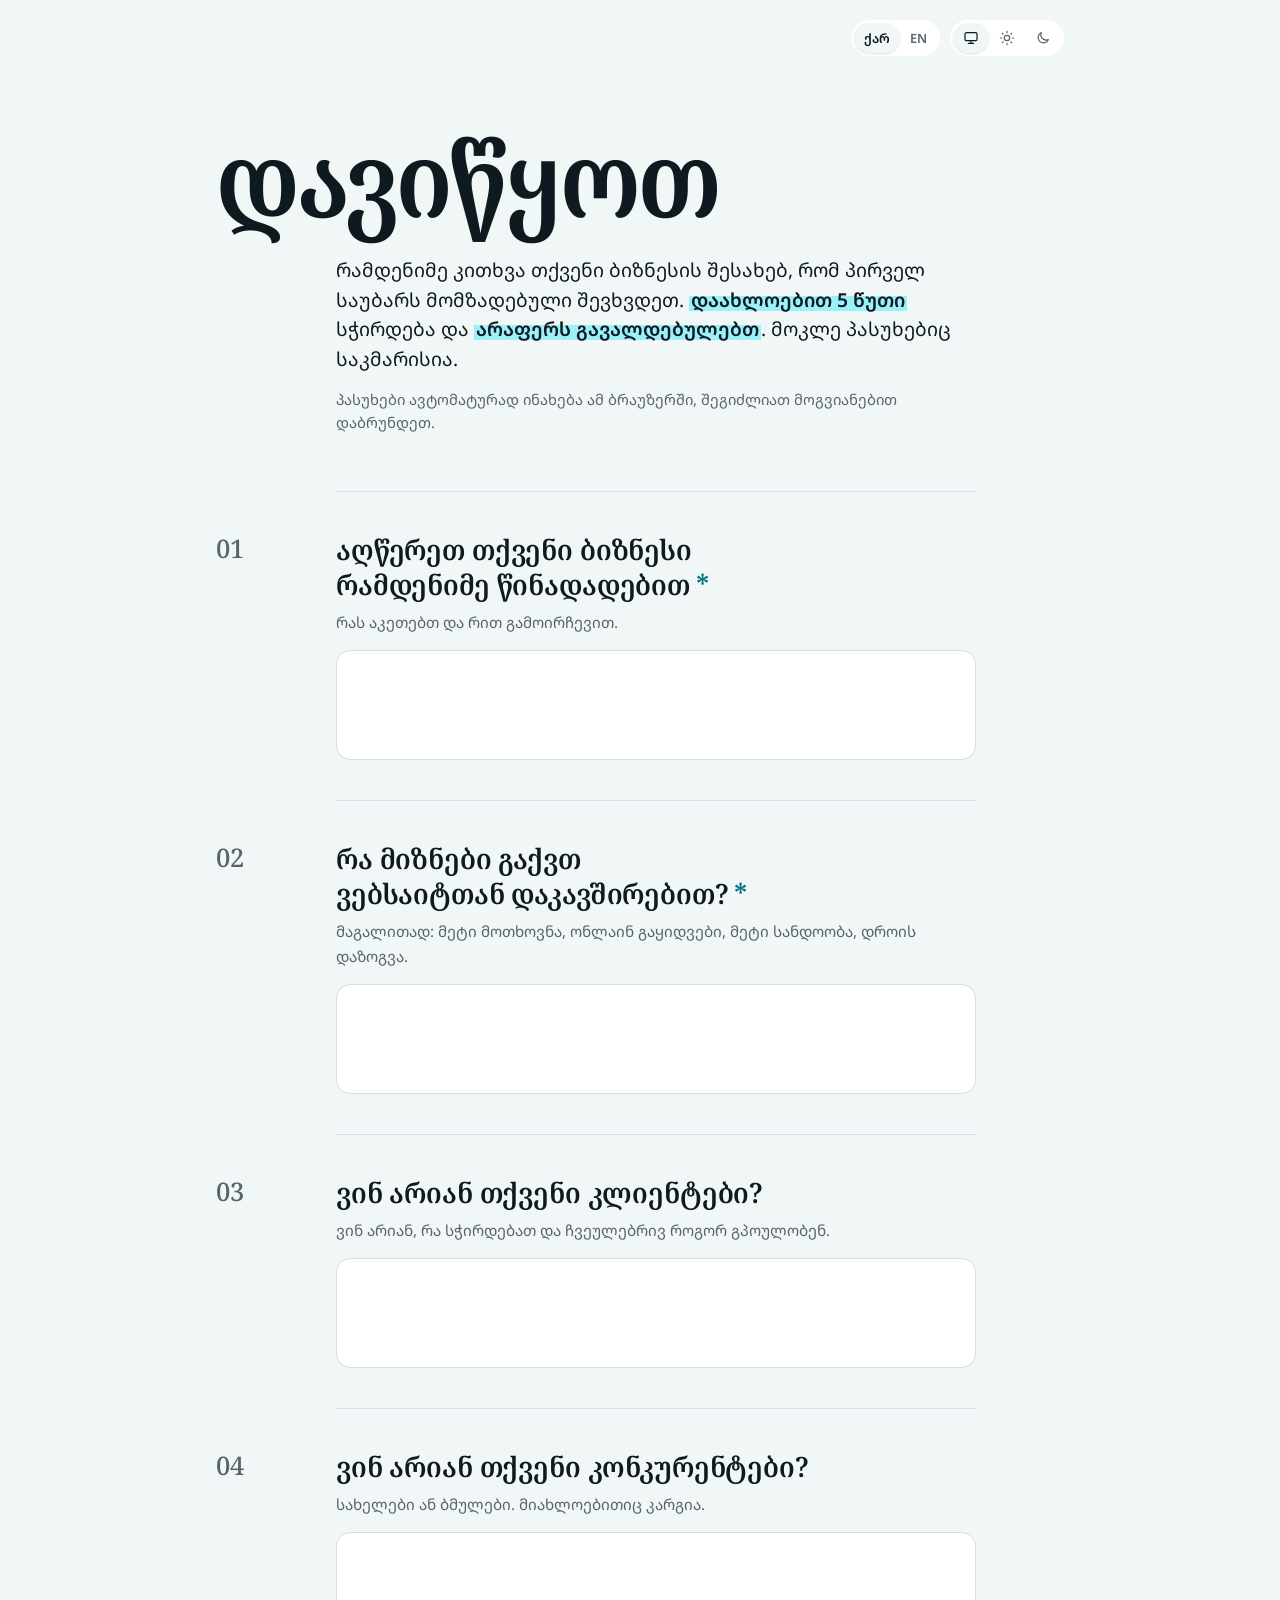
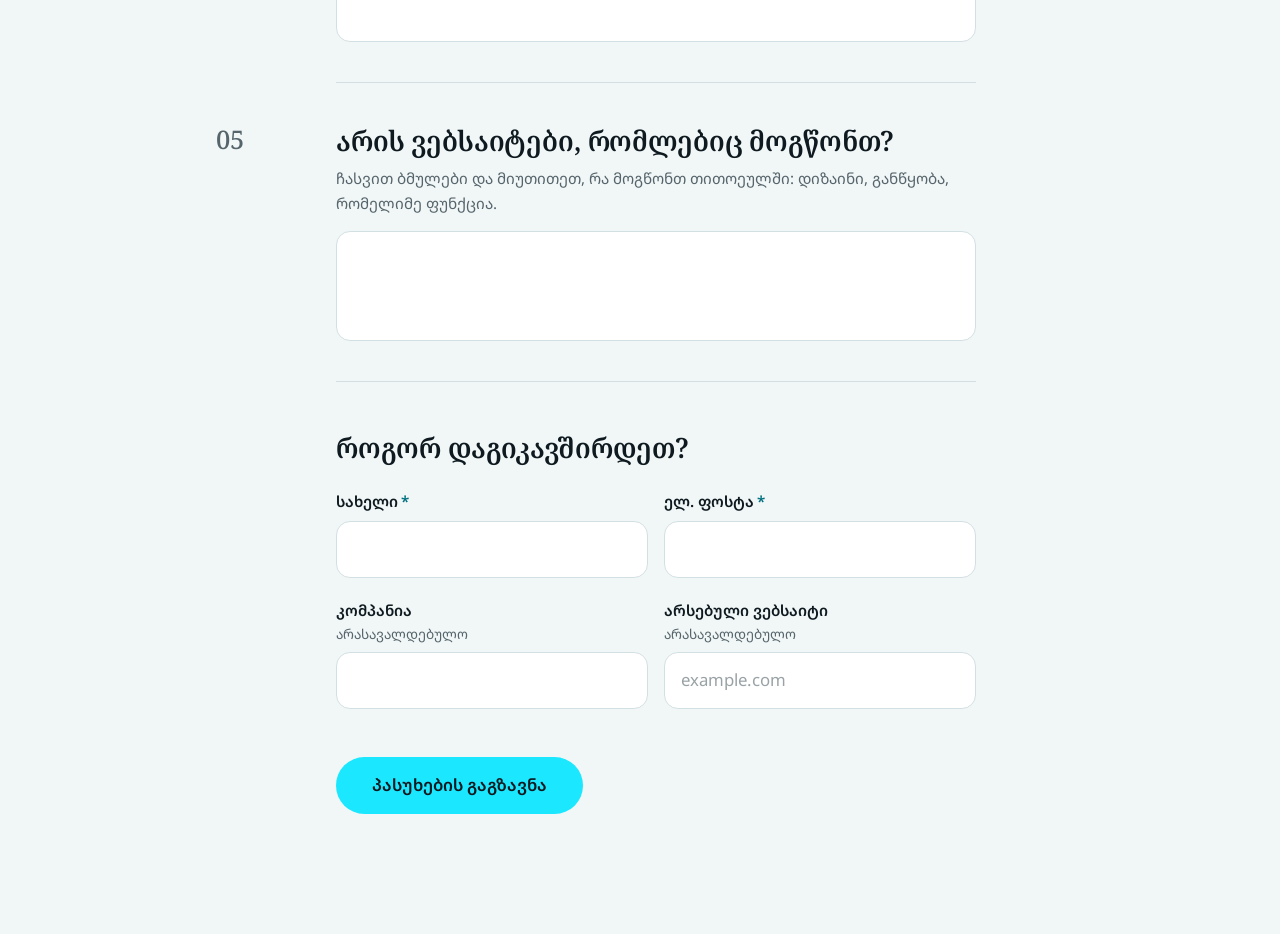
==== commit 0d813931: "adjust colors and fonts" ====
--- a/index.html
+++ b/index.html
@@ -2,7 +2,9 @@
 <html lang="ka">
 <head>
   <meta charset="utf-8">
-  <meta name="viewport" content="width=device-width, initial-scale=1">
+  <meta name="viewport" content="width=device-width, initial-scale=1, viewport-fit=cover">
+  <meta name="theme-color" content="#f1f6f7" media="(prefers-color-scheme: light)">
+  <meta name="theme-color" content="#141618" media="(prefers-color-scheme: dark)">
   <title>დავიწყოთ</title>
   <meta name="description" content="რამდენიმე კითხვა თქვენი ბიზნესის შესახებ / A few questions about your business.">
   <!-- Before first paint: pick language (?lang=en, then saved choice, else Georgian)
@@ -21,7 +23,7 @@
   </script>
   <link rel="preconnect" href="https://fonts.googleapis.com">
   <link rel="preconnect" href="https://fonts.gstatic.com" crossorigin>
-  <link rel="stylesheet" href="https://fonts.googleapis.com/css2?family=Noto+Sans+Georgian:wght@400..700&family=Noto+Serif+Georgian:wdth,wght@62.5..100,400..700&display=swap">
+  <link rel="stylesheet" href="https://fonts.googleapis.com/css2?family=Noto+Sans+Georgian:wght@400..700&family=Noto+Serif+Georgian:wdth,wght@62.5..100,400..700&family=Montserrat:wght@400..700&family=Montserrat+Alternates:wght@500;600;700&display=swap">
   <link rel="stylesheet" href="styles.css">
 </head>
 <body>
@@ -49,8 +51,8 @@
     <header class="intro">
       <h1><span lang="ka">დავიწყოთ</span><span lang="en">Let's get started</span></h1>
       <p class="lede">
-        <span lang="ka">რამდენიმე კითხვა თქვენი ბიზნესის შესახებ, რომ პირველ საუბარს მომზადებული შევხვდეთ. დაახლოებით 5 წუთი სჭირდება და არაფერს გავალდებულებთ. მოკლე პასუხებიც საკმარისია.</span>
-        <span lang="en">A few questions about your business so we can come prepared to our first conversation. It takes about 5 minutes and nothing here is binding. Short answers are fine.</span>
+        <span lang="ka">რამდენიმე კითხვა თქვენი ბიზნესის შესახებ, რომ პირველ საუბარს მომზადებული შევხვდეთ. <mark>დაახლოებით 5 წუთი</mark> სჭირდება და <mark>არაფერს გავალდებულებთ</mark>. მოკლე პასუხებიც საკმარისია.</span>
+        <span lang="en">A few questions about your business so we can come prepared to our first conversation. It takes <mark>about 5 minutes</mark> and <mark>nothing here is binding</mark>. Short answers are fine.</span>
       </p>
       <p class="note">
         <span lang="ka">პასუხები ავტომატურად ინახება ამ ბრაუზერში, შეგიძლიათ მოგვიანებით დაბრუნდეთ.</span>
@@ -74,33 +76,33 @@
         <li class="question">
           <label for="business"><span lang="ka">აღწერეთ თქვენი ბიზნესი რამდენიმე წინადადებით</span><span lang="en">Describe your business in a couple of sentences</span><span class="req" aria-hidden="true">*</span></label>
           <p class="hint" id="business-hint"><span lang="ka">რას აკეთებთ და რით გამოირჩევით.</span><span lang="en">What you do, and what makes you different.</span></p>
-          <textarea id="business" name="business" rows="3" required aria-describedby="business-hint business-error"></textarea>
+          <textarea autocapitalize="sentences" id="business" name="business" rows="3" required aria-describedby="business-hint business-error"></textarea>
           <p class="error" id="business-error" aria-live="polite"></p>
         </li>
 
         <li class="question">
           <label for="goals"><span lang="ka">რა მიზნები გაქვთ ვებსაიტთან დაკავშირებით?</span><span lang="en">What are your goals with the website?</span><span class="req" aria-hidden="true">*</span></label>
           <p class="hint" id="goals-hint"><span lang="ka">მაგალითად: მეტი მოთხოვნა, ონლაინ გაყიდვები, მეტი სანდოობა, დროის დაზოგვა.</span><span lang="en">For example: more enquiries, selling online, looking more credible, saving time.</span></p>
-          <textarea id="goals" name="goals" rows="3" required aria-describedby="goals-hint goals-error"></textarea>
+          <textarea autocapitalize="sentences" id="goals" name="goals" rows="3" required aria-describedby="goals-hint goals-error"></textarea>
           <p class="error" id="goals-error" aria-live="polite"></p>
         </li>
 
         <li class="question">
           <label for="clients"><span lang="ka">ვინ არიან თქვენი კლიენტები?</span><span lang="en">Who are your clients?</span></label>
           <p class="hint" id="clients-hint"><span lang="ka">ვინ არიან, რა სჭირდებათ და ჩვეულებრივ როგორ გპოულობენ.</span><span lang="en">Who they are, what they need, how they usually find you.</span></p>
-          <textarea id="clients" name="clients" rows="3" aria-describedby="clients-hint"></textarea>
+          <textarea autocapitalize="sentences" id="clients" name="clients" rows="3" aria-describedby="clients-hint"></textarea>
         </li>
 
         <li class="question">
           <label for="competitors"><span lang="ka">ვინ არიან თქვენი კონკურენტები?</span><span lang="en">Who are your competitors?</span></label>
           <p class="hint" id="competitors-hint"><span lang="ka">სახელები ან ბმულები. მიახლოებითიც კარგია.</span><span lang="en">Names or links. Rough is fine.</span></p>
-          <textarea id="competitors" name="competitors" rows="3" aria-describedby="competitors-hint"></textarea>
+          <textarea autocapitalize="sentences" id="competitors" name="competitors" rows="3" aria-describedby="competitors-hint"></textarea>
         </li>
 
         <li class="question">
           <label for="liked-websites"><span lang="ka">არის ვებსაიტები, რომლებიც მოგწონთ?</span><span lang="en">Do you have websites that you like?</span></label>
           <p class="hint" id="liked-websites-hint"><span lang="ka">ჩასვით ბმულები და მიუთითეთ, რა მოგწონთ თითოეულში: დიზაინი, განწყობა, რომელიმე ფუნქცია.</span><span lang="en">Paste links and say what you like about each one: the look, the feel, a feature.</span></p>
-          <textarea id="liked-websites" name="liked-websites" rows="3" aria-describedby="liked-websites-hint"></textarea>
+          <textarea autocapitalize="sentences" id="liked-websites" name="liked-websites" rows="3" aria-describedby="liked-websites-hint"></textarea>
         </li>
       </ol>
 
@@ -111,24 +113,24 @@
         <div class="grid">
           <div class="field">
             <label for="name"><span lang="ka">სახელი</span><span lang="en">Name</span><span class="req" aria-hidden="true">*</span></label>
-            <input id="name" name="name" type="text" autocomplete="name" required aria-describedby="name-error">
+            <input id="name" name="name" type="text" autocomplete="name" autocapitalize="words" enterkeyhint="next" required aria-describedby="name-error">
             <p class="error" id="name-error" aria-live="polite"></p>
           </div>
 
           <div class="field">
             <label for="email"><span lang="ka">ელ. ფოსტა</span><span lang="en">Email</span><span class="req" aria-hidden="true">*</span></label>
-            <input id="email" name="email" type="email" autocomplete="email" required aria-describedby="email-error">
+            <input id="email" name="email" type="email" autocomplete="email" autocapitalize="off" autocorrect="off" spellcheck="false" enterkeyhint="next" required aria-describedby="email-error">
             <p class="error" id="email-error" aria-live="polite"></p>
           </div>
 
           <div class="field">
             <label for="company"><span lang="ka">კომპანია</span><span lang="en">Company</span> <span class="opt"><span lang="ka">არასავალდებულო</span><span lang="en">optional</span></span></label>
-            <input id="company" name="company" type="text" autocomplete="organization">
+            <input id="company" name="company" type="text" autocomplete="organization" enterkeyhint="next">
           </div>
 
           <div class="field">
             <label for="current-website"><span lang="ka">არსებული ვებსაიტი</span><span lang="en">Current website</span> <span class="opt"><span lang="ka">არასავალდებულო</span><span lang="en">optional</span></span></label>
-            <input id="current-website" name="current-website" type="text" inputmode="url" placeholder="example.com">
+            <input id="current-website" name="current-website" type="text" inputmode="url" autocapitalize="off" autocorrect="off" spellcheck="false" enterkeyhint="done" placeholder="example.com">
           </div>
         </div>
       </section>
--- a/styles.css
+++ b/styles.css
@@ -1,14 +1,20 @@
 /* ---------- Tokens ---------- */
 :root {
-  --paper: #f1f3f0;
-  --field: #e6e9e5;
+  --paper: #f1f6f7;
+  --field: #ffffff;
   --field-focus: #ffffff;
-  --ink: #191d21;
-  --muted: #5d656c;
-  --rule: #cdd2d0;
-  --accent: #5a2a4f;
-  --accent-ink: #ffffff;
-  --accent-soft: rgba(90, 42, 79, 0.16);
+  --field-border: #d3e0e3;
+  --ink: #0e1a1f;
+  --muted: #56656b;
+  --rule: #d3dfe2;
+  /* Bright cyan for fills (button, progress, highlight, focus glow).
+     It's too light for text on a light background, so text, borders
+     and outlines use --accent-text, a darker cyan. */
+  --accent: #1be7ff;
+  --accent-text: #00717f;
+  --accent-ink: #0e1a1f;
+  --accent-soft: rgba(27, 231, 255, 0.3);
+  --highlight: rgba(27, 231, 255, 0.4);
   --error: #a3261b;
 
   --serif: "Noto Serif Georgian", Georgia, serif;
@@ -21,12 +27,15 @@
     --paper: #141618;
     --field: #1d2023;
     --field-focus: #22262a;
+    --field-border: transparent;
+    --highlight: rgba(27, 231, 255, 0.24);
     --ink: #e7e8e4;
     --muted: #9aa1a6;
     --rule: #30353a;
-    --accent: #d7a3c5;
-    --accent-ink: #1d1019;
-    --accent-soft: rgba(215, 163, 197, 0.22);
+    --accent: #1be7ff;
+    --accent-text: #1be7ff;
+    --accent-ink: #06262b;
+    --accent-soft: rgba(27, 231, 255, 0.22);
     --error: #ff9a8f;
     color-scheme: dark;
   }
@@ -35,12 +44,15 @@
   --paper: #141618;
   --field: #1d2023;
   --field-focus: #22262a;
+  --field-border: transparent;
+  --highlight: rgba(27, 231, 255, 0.24);
   --ink: #e7e8e4;
   --muted: #9aa1a6;
   --rule: #30353a;
-  --accent: #d7a3c5;
-  --accent-ink: #1d1019;
-  --accent-soft: rgba(215, 163, 197, 0.22);
+  --accent: #1be7ff;
+  --accent-text: #1be7ff;
+  --accent-ink: #06262b;
+  --accent-soft: rgba(27, 231, 255, 0.22);
   --error: #ff9a8f;
   color-scheme: dark;
 }
@@ -48,8 +60,14 @@
 /* ---------- Base ---------- */
 *, *::before, *::after { box-sizing: border-box; }
 
+html {
+  -webkit-text-size-adjust: 100%;
+  text-size-adjust: 100%;
+}
+
 body {
   margin: 0;
+  -webkit-tap-highlight-color: transparent;
   background: var(--paper);
   color: var(--ink);
   font: 400 17px/1.6 var(--sans);
@@ -66,6 +84,16 @@
 html[lang="en"] [lang="ka"]:not([data-set-lang]):not(.show-all-langs *) {
   display: none;
 }
+
+/* English: Montserrat Alternates for titles, Montserrat for everything else
+   (Montserrat has no Georgian letters, so Georgian keeps the Noto fonts) */
+html[lang="en"],
+[lang="en"]:not(html):not([data-set-lang]) {
+  --serif: "Montserrat Alternates", "Montserrat", system-ui, -apple-system, "Segoe UI", Roboto, sans-serif;
+  --sans: "Montserrat", system-ui, -apple-system, "Segoe UI", Roboto, sans-serif;
+}
+/* thanks.html shows both languages at once */
+p[lang="en"], a > [lang="en"] { font-family: var(--sans); }
 
 /* ---------- Progress ---------- */
 .progress {
@@ -88,7 +116,7 @@
   gap: 10px;
   max-width: 880px;
   margin: 0 auto;
-  padding: 20px 16px 0;
+  padding: 20px max(16px, env(safe-area-inset-right)) 0 max(16px, env(safe-area-inset-left));
 }
 .switch {
   display: inline-flex;
@@ -110,7 +138,9 @@
   cursor: pointer;
   transition: color 0.15s, background-color 0.15s;
 }
-.switch button:hover { color: var(--ink); }
+@media (hover: hover) {
+  .switch button:hover { color: var(--ink); }
+}
 .switch button[aria-pressed="true"] {
   color: var(--ink);
   background: var(--paper);
@@ -130,7 +160,7 @@
 .page {
   max-width: 880px;
   margin: 0 auto;
-  padding: 0 16px 120px;
+  padding: 0 max(16px, env(safe-area-inset-right)) calc(120px + env(safe-area-inset-bottom)) max(16px, env(safe-area-inset-left));
   /* Content column with a left gutter for the question numbers */
   --gutter: 120px;
 }
@@ -162,6 +192,15 @@
   margin: 0 0 14px;
   max-width: 36em;
 }
+/* The two facts that make starting easy: how long it takes, and no commitment */
+.lede mark {
+  color: var(--ink);
+  font-weight: 600;
+  background: linear-gradient(transparent 38%, var(--highlight) 38%, var(--highlight) 94%, transparent 94%);
+  padding: 0 0.1em;
+  -webkit-box-decoration-break: clone;
+  box-decoration-break: clone;
+}
 .note { margin: 0; color: var(--muted); font-size: 0.92rem; }
 
 /* ---------- Questions ---------- */
@@ -170,6 +209,10 @@
   margin: 0;
   padding: 0;
   counter-reset: q;
+}
+.question,
+.field {
+  scroll-margin-top: 16px;
 }
 .question {
   counter-increment: q;
@@ -188,7 +231,7 @@
   transition: color 0.2s;
 }
 .question:focus-within::before,
-.question.is-answered::before { color: var(--accent); }
+.question.is-answered::before { color: var(--accent-text); }
 
 .question > label {
   display: block;
@@ -209,7 +252,7 @@
 }
 
 .req {
-  color: var(--accent);
+  color: var(--accent-text);
   margin-left: 0.2em;
 }
 
@@ -222,7 +265,7 @@
   font-size: 1.05rem; /* ≥16px, so iOS doesn't zoom */
   color: var(--ink);
   background: var(--field);
-  border: 1.5px solid transparent;
+  border: 1.5px solid var(--field-border);
   border-radius: 14px;
   padding: 14px 16px;
   transition: background-color 0.15s, border-color 0.15s, box-shadow 0.15s;
@@ -236,14 +279,16 @@
 input::placeholder,
 textarea::placeholder { color: var(--muted); opacity: 0.6; }
 
-input:hover,
-textarea:hover { border-color: var(--rule); }
+@media (hover: hover) {
+  input:hover,
+  textarea:hover { border-color: var(--muted); }
+}
 
 input:focus,
 textarea:focus {
   outline: none;
   background: var(--field-focus);
-  border-color: var(--accent);
+  border-color: var(--accent-text);
   box-shadow: 0 0 0 4px var(--accent-soft);
 }
 
@@ -315,8 +360,10 @@
   cursor: pointer;
   transition: transform 0.15s, box-shadow 0.15s, opacity 0.15s;
 }
-.submit:hover { box-shadow: 0 8px 24px -8px var(--accent); transform: translateY(-1px); }
-.submit:active { transform: translateY(0); box-shadow: none; }
+@media (hover: hover) {
+  .submit:hover { box-shadow: 0 8px 24px -8px var(--accent); transform: translateY(-1px); }
+}
+.submit:active { transform: scale(0.98); box-shadow: none; }
 .submit:disabled { opacity: 0.6; cursor: progress; transform: none; box-shadow: none; }
 
 .form-status { margin: 0; color: var(--muted); font-size: 0.95rem; }
@@ -326,7 +373,7 @@
 .switch button:focus-visible,
 .submit:focus-visible,
 a:focus-visible {
-  outline: 2px solid var(--accent);
+  outline: 2px solid var(--accent-text);
   outline-offset: 3px;
 }
 
@@ -343,22 +390,37 @@
   margin: 0 0 20px;
 }
 .success p { margin: 0 0 12px; font-size: 1.15rem; max-width: 34em; }
-.success a { color: var(--accent); }
+.success a { color: var(--accent-text); }
 .success hr { border: 0; border-top: 1px solid var(--rule); margin: 40px 0; }
 
 /* ---------- Small screens ---------- */
 @media (max-width: 720px) {
   .page { --gutter: 0px; }
-  .intro { padding-top: 48px; padding-bottom: 40px; }
-  .question { padding: 32px 0; }
+  .topbar { padding-top: 14px; }
+  .intro { padding-top: 40px; padding-bottom: 36px; }
+  .intro h1 { margin-bottom: 20px; }
+  .lede { font-size: 1.08rem; }
+  .question { padding: 28px 0 32px; }
   .question::before {
     position: static;
     display: block;
     font-size: 1rem;
-    margin-bottom: 6px;
+    margin-bottom: 4px;
   }
-  .grid { grid-template-columns: 1fr; }
-  .submit { width: 100%; }
+  .question > label { font-size: 1.3rem; }
+  .hint { margin-bottom: 12px; }
+  textarea { min-height: 96px; }
+  .contact { padding-top: 36px; }
+  .grid { grid-template-columns: 1fr; gap: 18px; }
+  .actions { margin-top: 32px; gap: 12px; }
+  .submit { width: 100%; padding: 18px 24px; }
+  .form-status { width: 100%; text-align: center; }
+  .success { padding-top: 48px; }
+}
+
+/* Bigger tap targets on touch screens */
+@media (pointer: coarse) {
+  .switch button { height: 40px; min-width: 44px; }
 }
 
 /* ---------- Reduced motion ---------- */
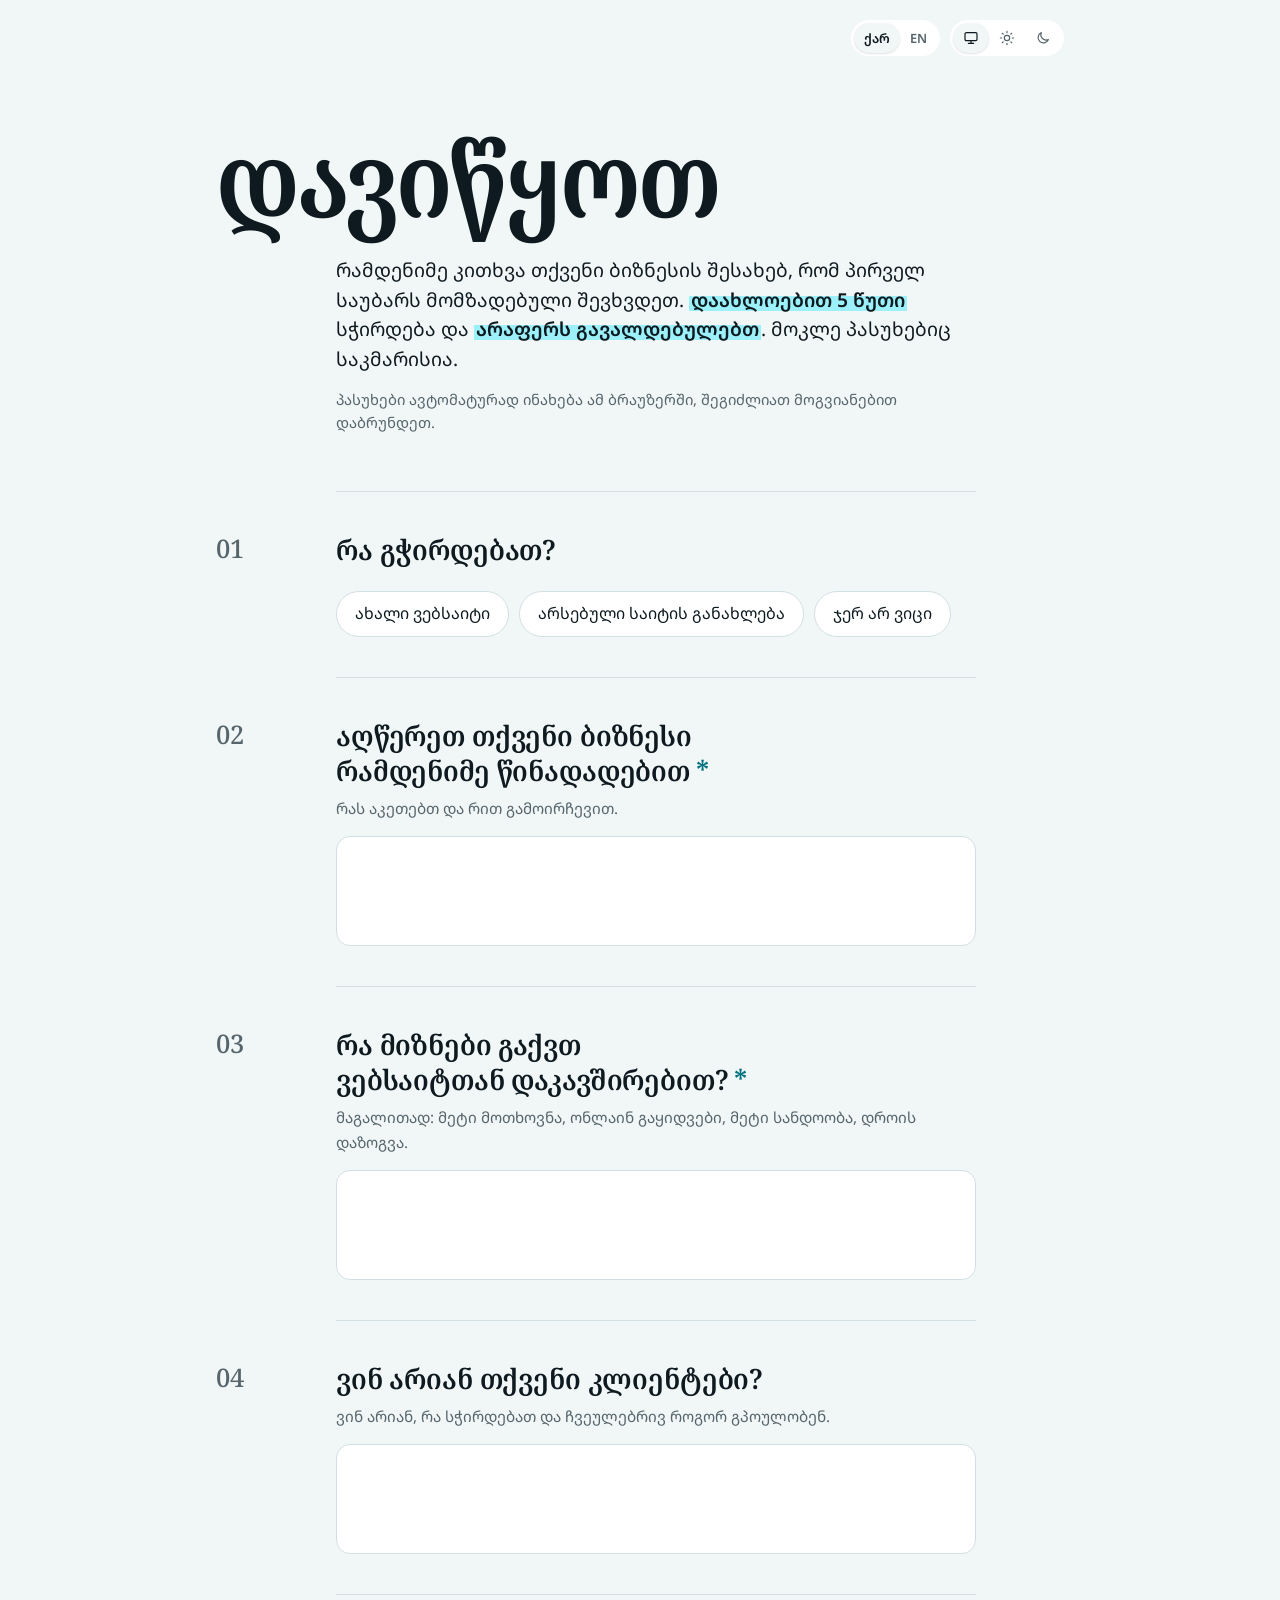
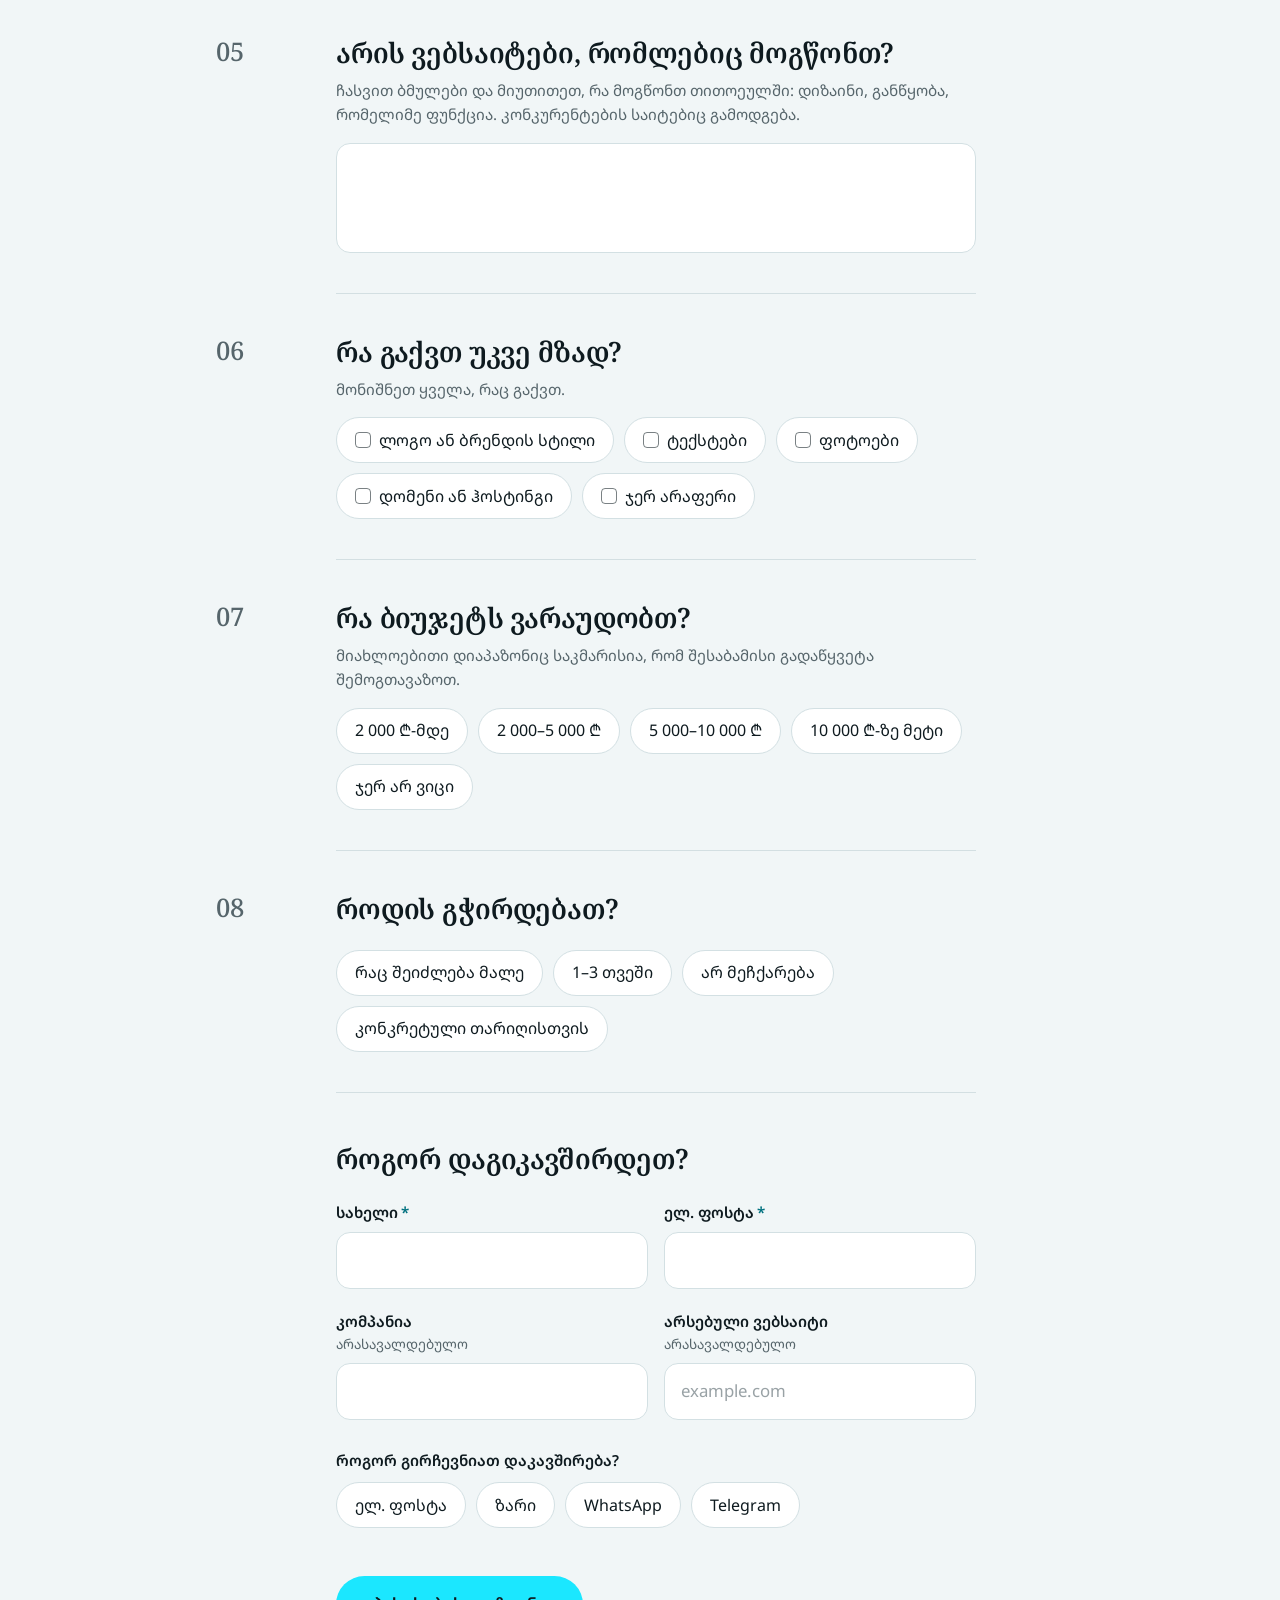
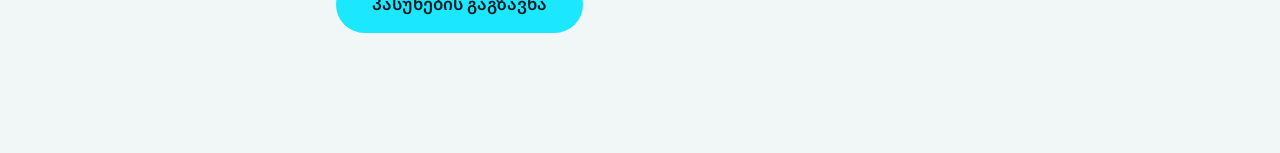
==== commit 2d393dc9: "edit options" ====
--- a/index.html
+++ b/index.html
@@ -69,10 +69,24 @@
       </p>
 
       <!-- ===== Questions =====
-           To add a question: copy one <div class="question"> block,
-           give it a unique id / name, and write the label and hint in both
-           <span lang="ka"> and <span lang="en">. Numbering is automatic. -->
+           Text question: copy a <li class="question"> with a <textarea>.
+           Choice question: copy one with a <fieldset>. Each option's `value` is the
+           Georgian text and `data-en` the English text; the one matching the page
+           language is what gets submitted. `data-key` is a language-independent id.
+           Write all visible text in both <span lang="ka"> and <span lang="en">.
+           Numbering is automatic. -->
       <ol class="questions">
+        <li class="question">
+          <fieldset>
+            <legend><span lang="ka">რა გჭირდებათ?</span><span lang="en">What do you need?</span></legend>
+            <div class="choices">
+              <label class="choice"><input type="radio" name="project-type" data-key="new" value="ახალი ვებსაიტი" data-en="A new website"><span class="chip"><span lang="ka">ახალი ვებსაიტი</span><span lang="en">A new website</span></span></label>
+              <label class="choice"><input type="radio" name="project-type" data-key="redesign" value="არსებული საიტის განახლება" data-en="A redesign of my current site"><span class="chip"><span lang="ka">არსებული საიტის განახლება</span><span lang="en">A redesign of my current site</span></span></label>
+              <label class="choice"><input type="radio" name="project-type" data-key="unsure" value="ჯერ არ ვიცი" data-en="Not sure yet"><span class="chip"><span lang="ka">ჯერ არ ვიცი</span><span lang="en">Not sure yet</span></span></label>
+            </div>
+          </fieldset>
+        </li>
+
         <li class="question">
           <label for="business"><span lang="ka">აღწერეთ თქვენი ბიზნესი რამდენიმე წინადადებით</span><span lang="en">Describe your business in a couple of sentences</span><span class="req" aria-hidden="true">*</span></label>
           <p class="hint" id="business-hint"><span lang="ka">რას აკეთებთ და რით გამოირჩევით.</span><span lang="en">What you do, and what makes you different.</span></p>
@@ -94,15 +108,56 @@
         </li>
 
         <li class="question">
-          <label for="competitors"><span lang="ka">ვინ არიან თქვენი კონკურენტები?</span><span lang="en">Who are your competitors?</span></label>
-          <p class="hint" id="competitors-hint"><span lang="ka">სახელები ან ბმულები. მიახლოებითიც კარგია.</span><span lang="en">Names or links. Rough is fine.</span></p>
-          <textarea autocapitalize="sentences" id="competitors" name="competitors" rows="3" aria-describedby="competitors-hint"></textarea>
-        </li>
-
-        <li class="question">
           <label for="liked-websites"><span lang="ka">არის ვებსაიტები, რომლებიც მოგწონთ?</span><span lang="en">Do you have websites that you like?</span></label>
-          <p class="hint" id="liked-websites-hint"><span lang="ka">ჩასვით ბმულები და მიუთითეთ, რა მოგწონთ თითოეულში: დიზაინი, განწყობა, რომელიმე ფუნქცია.</span><span lang="en">Paste links and say what you like about each one: the look, the feel, a feature.</span></p>
+          <p class="hint" id="liked-websites-hint"><span lang="ka">ჩასვით ბმულები და მიუთითეთ, რა მოგწონთ თითოეულში: დიზაინი, განწყობა, რომელიმე ფუნქცია. კონკურენტების საიტებიც გამოდგება.</span><span lang="en">Paste links and say what you like about each one: the look, the feel, a feature. Competitors’ sites count too.</span></p>
           <textarea autocapitalize="sentences" id="liked-websites" name="liked-websites" rows="3" aria-describedby="liked-websites-hint"></textarea>
+        </li>
+
+        <li class="question">
+          <fieldset aria-describedby="assets-hint">
+            <legend><span lang="ka">რა გაქვთ უკვე მზად?</span><span lang="en">What do you already have?</span></legend>
+            <p class="hint" id="assets-hint"><span lang="ka">მონიშნეთ ყველა, რაც გაქვთ.</span><span lang="en">Select all that apply.</span></p>
+            <div class="choices">
+              <label class="choice"><input type="checkbox" name="assets" data-key="brand" value="ლოგო ან ბრენდის სტილი" data-en="Logo or brand style"><span class="chip"><span lang="ka">ლოგო ან ბრენდის სტილი</span><span lang="en">Logo or brand style</span></span></label>
+              <label class="choice"><input type="checkbox" name="assets" data-key="text" value="ტექსტები" data-en="Written text"><span class="chip"><span lang="ka">ტექსტები</span><span lang="en">Written text</span></span></label>
+              <label class="choice"><input type="checkbox" name="assets" data-key="photos" value="ფოტოები" data-en="Photos"><span class="chip"><span lang="ka">ფოტოები</span><span lang="en">Photos</span></span></label>
+              <label class="choice"><input type="checkbox" name="assets" data-key="domain" value="დომენი ან ჰოსტინგი" data-en="Domain or hosting"><span class="chip"><span lang="ka">დომენი ან ჰოსტინგი</span><span lang="en">Domain or hosting</span></span></label>
+              <!-- data-exclusive: ticking it clears the others, and ticking another clears it -->
+              <label class="choice"><input type="checkbox" name="assets" data-key="nothing" data-exclusive value="ჯერ არაფერი" data-en="Nothing yet"><span class="chip"><span lang="ka">ჯერ არაფერი</span><span lang="en">Nothing yet</span></span></label>
+            </div>
+          </fieldset>
+        </li>
+
+        <li class="question">
+          <!-- Georgian visitors see GEL ranges, English visitors (usually international) see USD -->
+          <fieldset aria-describedby="budget-hint">
+            <legend><span lang="ka">რა ბიუჯეტს ვარაუდობთ?</span><span lang="en">What budget do you have in mind?</span></legend>
+            <p class="hint" id="budget-hint"><span lang="ka">მიახლოებითი დიაპაზონიც საკმარისია, რომ შესაბამისი გადაწყვეტა შემოგთავაზოთ.</span><span lang="en">A rough range is enough. It helps us suggest something that fits.</span></p>
+            <div class="choices">
+              <label class="choice"><input type="radio" name="budget" data-key="1" value="2 000 ₾-მდე" data-en="Under $2,000"><span class="chip"><span lang="ka">2 000 ₾-მდე</span><span lang="en">Under $2,000</span></span></label>
+              <label class="choice"><input type="radio" name="budget" data-key="2" value="2 000–5 000 ₾" data-en="$2,000–5,000"><span class="chip"><span lang="ka">2 000–5 000 ₾</span><span lang="en">$2,000–5,000</span></span></label>
+              <label class="choice"><input type="radio" name="budget" data-key="3" value="5 000–10 000 ₾" data-en="$5,000–10,000"><span class="chip"><span lang="ka">5 000–10 000 ₾</span><span lang="en">$5,000–10,000</span></span></label>
+              <label class="choice"><input type="radio" name="budget" data-key="4" value="10 000 ₾-ზე მეტი" data-en="Over $10,000"><span class="chip"><span lang="ka">10 000 ₾-ზე მეტი</span><span lang="en">Over $10,000</span></span></label>
+              <label class="choice"><input type="radio" name="budget" data-key="unsure" value="ჯერ არ ვიცი" data-en="Not sure yet"><span class="chip"><span lang="ka">ჯერ არ ვიცი</span><span lang="en">Not sure yet</span></span></label>
+            </div>
+          </fieldset>
+        </li>
+
+        <li class="question">
+          <fieldset>
+            <legend><span lang="ka">როდის გჭირდებათ?</span><span lang="en">When do you need it?</span></legend>
+            <div class="choices">
+              <label class="choice"><input type="radio" name="timeline" data-key="asap" value="რაც შეიძლება მალე" data-en="As soon as possible"><span class="chip"><span lang="ka">რაც შეიძლება მალე</span><span lang="en">As soon as possible</span></span></label>
+              <label class="choice"><input type="radio" name="timeline" data-key="months" value="1–3 თვეში" data-en="In 1–3 months"><span class="chip"><span lang="ka">1–3 თვეში</span><span lang="en">In 1–3 months</span></span></label>
+              <label class="choice"><input type="radio" name="timeline" data-key="no-rush" value="არ მეჩქარება" data-en="No rush"><span class="chip"><span lang="ka">არ მეჩქარება</span><span lang="en">No rush</span></span></label>
+              <label class="choice"><input type="radio" name="timeline" data-key="date" value="კონკრეტული თარიღისთვის" data-en="By a specific date"><span class="chip"><span lang="ka">კონკრეტული თარიღისთვის</span><span lang="en">By a specific date</span></span></label>
+            </div>
+            <!-- Shown only when "By a specific date" is picked -->
+            <div class="field reveal" data-reveal="timeline" data-reveal-keys="date" hidden>
+              <label for="deadline"><span lang="ka">რომელი თარიღი და რა ხდება მაშინ?</span><span lang="en">Which date, and what’s happening then?</span></label>
+              <input id="deadline" name="deadline" type="text" autocapitalize="sentences" enterkeyhint="done" disabled>
+            </div>
+          </fieldset>
         </li>
       </ol>
 
@@ -133,6 +188,22 @@
             <input id="current-website" name="current-website" type="text" inputmode="url" autocapitalize="off" autocorrect="off" spellcheck="false" enterkeyhint="done" placeholder="example.com">
           </div>
         </div>
+
+        <fieldset class="contact-method">
+          <legend><span lang="ka">როგორ გირჩევნიათ დაკავშირება?</span><span lang="en">What’s the best way to reach you?</span></legend>
+          <div class="choices">
+            <label class="choice"><input type="radio" name="contact-method" data-key="email" value="ელ. ფოსტა" data-en="Email"><span class="chip"><span lang="ka">ელ. ფოსტა</span><span lang="en">Email</span></span></label>
+            <label class="choice"><input type="radio" name="contact-method" data-key="call" value="ზარი" data-en="Phone call"><span class="chip"><span lang="ka">ზარი</span><span lang="en">Phone call</span></span></label>
+            <label class="choice"><input type="radio" name="contact-method" data-key="whatsapp" value="WhatsApp" data-en="WhatsApp"><span class="chip">WhatsApp</span></label>
+            <label class="choice"><input type="radio" name="contact-method" data-key="telegram" value="Telegram" data-en="Telegram"><span class="chip">Telegram</span></label>
+          </div>
+          <!-- Shown, and required, only when a phone-based option is picked -->
+          <div class="field reveal" data-reveal="contact-method" data-reveal-keys="call whatsapp telegram" hidden>
+            <label for="phone"><span lang="ka">ტელეფონის ნომერი</span><span lang="en">Phone number</span><span class="req" aria-hidden="true">*</span></label>
+            <input id="phone" name="phone" type="tel" autocomplete="tel" enterkeyhint="done" required disabled aria-describedby="phone-error">
+            <p class="error" id="phone-error" aria-live="polite"></p>
+          </div>
+        </fieldset>
       </section>
 
       <div class="actions">
--- a/styles.css
+++ b/styles.css
@@ -233,7 +233,8 @@
 .question:focus-within::before,
 .question.is-answered::before { color: var(--accent-text); }
 
-.question > label {
+.question > label,
+.question legend {
   display: block;
   font-family: var(--serif);
   font-weight: 600;
@@ -254,6 +255,90 @@
 .req {
   color: var(--accent-text);
   margin-left: 0.2em;
+}
+
+fieldset {
+  border: 0;
+  margin: 0;
+  padding: 0;
+  min-width: 0;
+}
+legend { padding: 0; }
+
+/* ---------- Choice chips (radio = pick one, checkbox = pick any) ---------- */
+.choices {
+  display: flex;
+  flex-wrap: wrap;
+  gap: 10px;
+}
+.question legend + .choices { margin-top: 16px; }
+.choice {
+  position: relative;
+  display: inline-flex;
+  cursor: pointer;
+}
+/* The real input stays in place (and focusable) but invisible; the chip shows its state */
+.choice input {
+  position: absolute;
+  inset: 0;
+  width: 100%;
+  height: 100%;
+  margin: 0;
+  padding: 0;
+  opacity: 0;
+  cursor: pointer;
+}
+.chip {
+  display: inline-flex;
+  align-items: center;
+  gap: 8px;
+  min-height: 46px;
+  padding: 10px 18px;
+  border: 1.5px solid var(--field-border);
+  border-radius: 999px;
+  background: var(--field);
+  font-size: 1rem;
+  line-height: 1.3;
+  transition: background-color 0.15s, border-color 0.15s, color 0.15s;
+}
+/* Checkboxes get a small box, so "pick any" reads differently from "pick one" */
+.choice input[type="checkbox"] + .chip::before {
+  content: "";
+  flex: none;
+  display: inline-grid;
+  place-items: center;
+  width: 16px;
+  height: 16px;
+  border: 1.5px solid currentColor;
+  border-radius: 4px;
+  font-size: 12px;
+  font-weight: 700;
+  line-height: 1;
+  opacity: 0.55;
+}
+.choice input[type="checkbox"]:checked + .chip::before {
+  content: "✓";
+  opacity: 1;
+}
+@media (hover: hover) {
+  .choice:hover .chip { border-color: var(--muted); }
+}
+.choice input:checked + .chip {
+  background: var(--accent);
+  border-color: var(--accent);
+  color: var(--accent-ink);
+}
+.choice input:focus-visible + .chip {
+  outline: 2px solid var(--accent-text);
+  outline-offset: 3px;
+}
+
+.reveal { margin-top: 20px; }
+.contact-method { margin-top: 28px; }
+.contact-method legend {
+  font-weight: 600;
+  font-size: 0.95rem;
+  margin-bottom: 10px;
 }
 
 /* ---------- Inputs ---------- */
